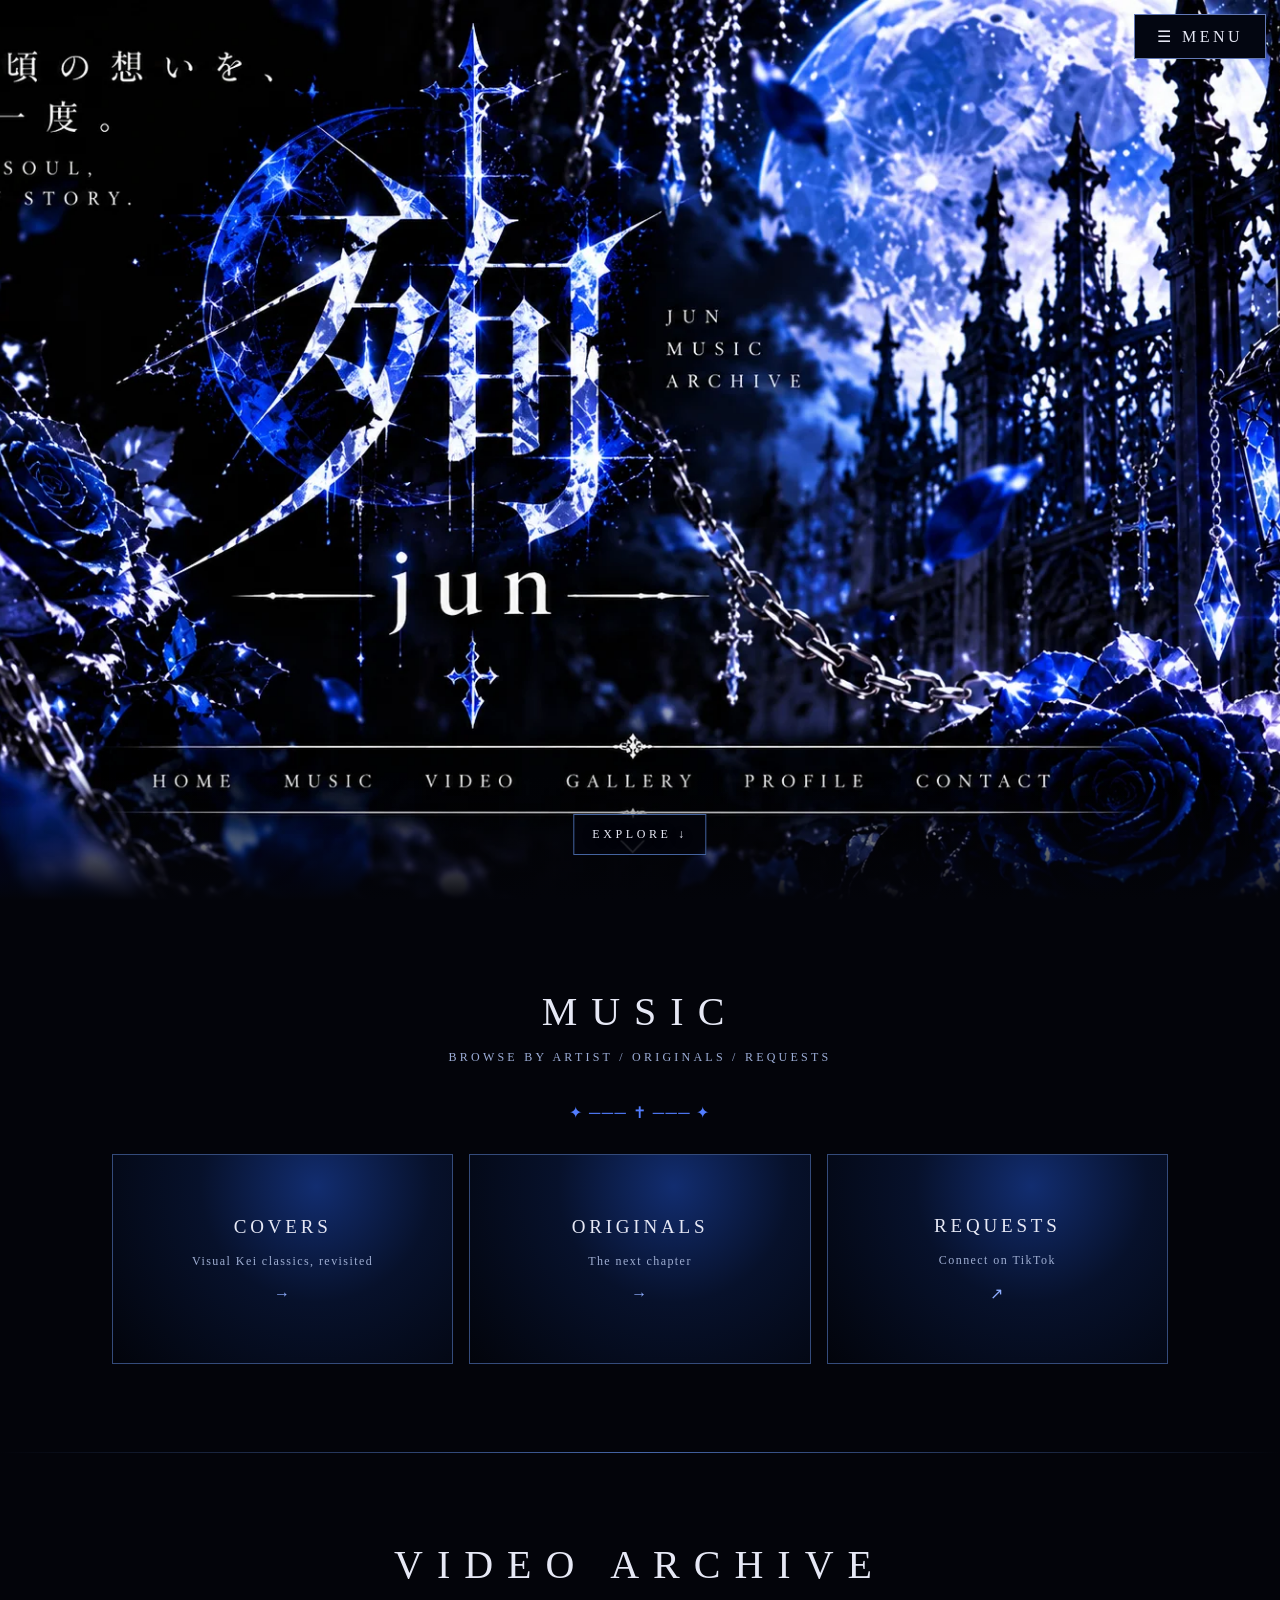
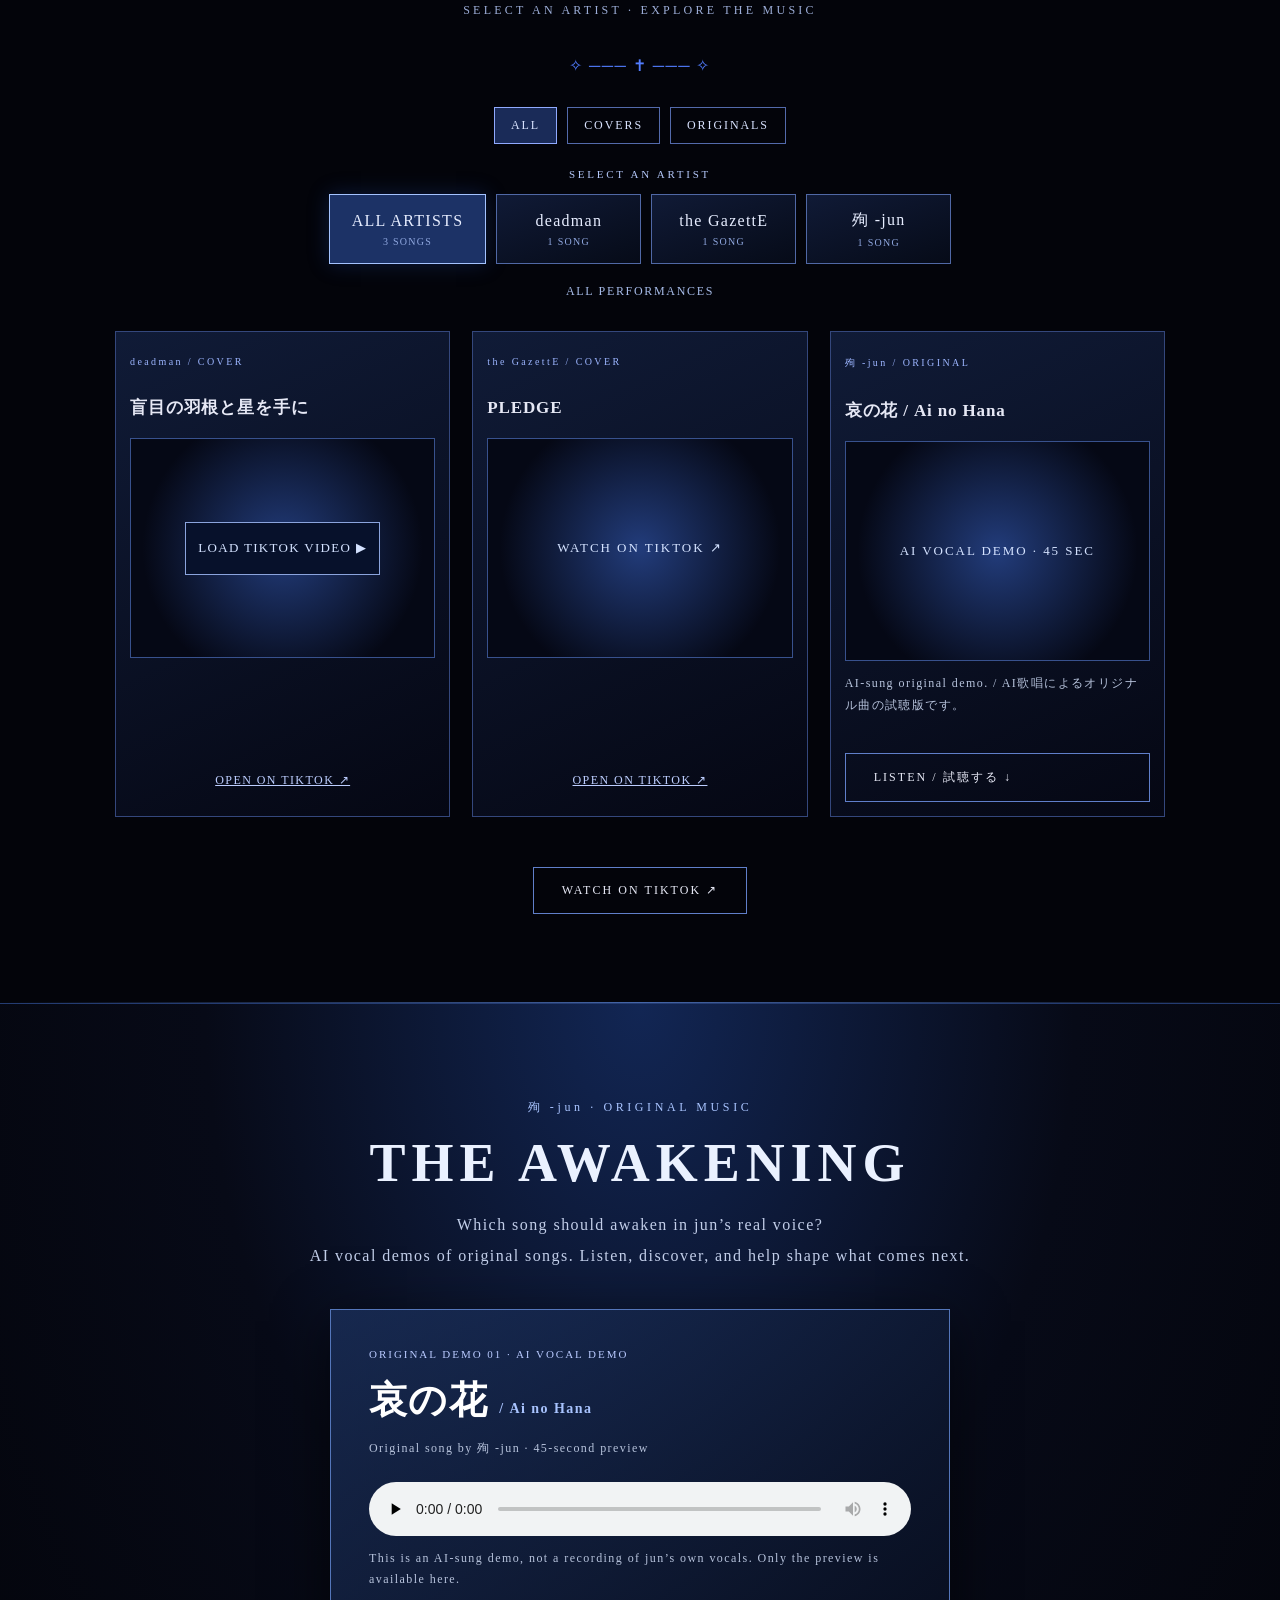
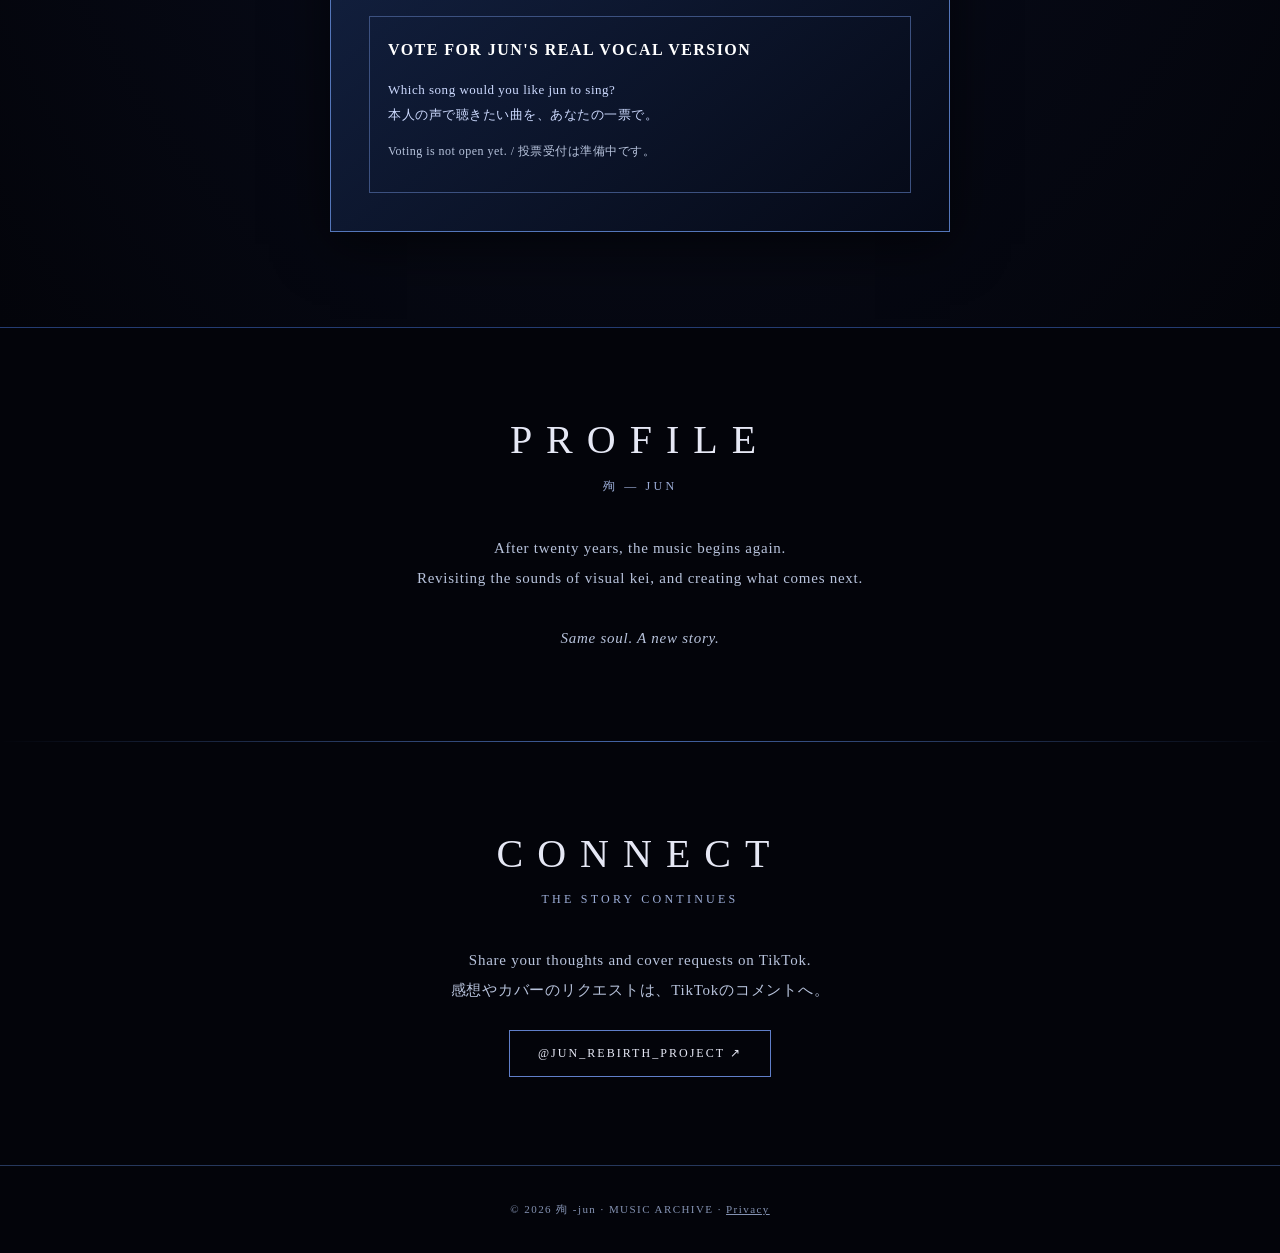
==== index.html @ 72b7e898 "Add files via upload" ====
<!DOCTYPE html>

<html lang="en"><head><meta charset="utf-8"/><meta content="width=device-width,initial-scale=1" name="viewport"/><meta content="#03040a" name="theme-color"/><meta name="description" content="殉 -jun のMusic Archive。Visual Keiカバーとオリジナル曲「哀の花」のAI歌唱デモを試聴。"/><title>殉 -jun | Music Archive</title><style>
:root{--blue:#346cff;--silver:#dce5ff}*{box-sizing:border-box}html{scroll-behavior:smooth}body{margin:0;background:#03040a;color:#e6e8f5;font-family:Georgia,'Times New Roman',serif;letter-spacing:.09em}a{color:inherit;text-decoration:none}button{font:inherit;color:inherit;cursor:pointer}.hero{height:min(100svh,900px);min-height:600px;position:relative;background:#01020a;overflow:hidden}.hero-image{position:absolute;inset:0;background-image:url("hero-1.webp");background-position:center;background-size:cover}.hero:after{content:'';position:absolute;bottom:0;left:0;right:0;height:14%;background:linear-gradient(transparent,#03040a);pointer-events:none}.nav{position:absolute;z-index:4;top:18px;right:22px}.menu-btn{background:#030611d9;border:1px solid #6379b6;padding:12px 17px;letter-spacing:.22em}.menu{display:none;position:absolute;right:0;top:52px;background:#030611f2;border:1px solid #5369a2;min-width:180px;box-shadow:0 12px 40px #000}.menu.open{display:grid}.menu a{padding:15px;border-bottom:1px solid #1b2847;font-size:12px}.menu a:hover,.card:hover{background:#0b1531}.scroll{position:absolute;z-index:3;bottom:5%;left:50%;transform:translateX(-50%);font-size:12px;letter-spacing:.3em;text-shadow:0 2px 10px #000;background:#02040caa;padding:12px 18px;border:1px solid #4564a0}.section{max-width:1100px;margin:auto;padding:88px 22px;text-align:center}.section h2{font-weight:400;letter-spacing:.35em;font-size:clamp(25px,4vw,40px);margin:0 0 15px}.subtitle{color:#9daed8;font-size:12px;letter-spacing:.27em;margin-bottom:38px}.ornament{color:#527dff;margin:15px auto 32px}.cards{display:grid;grid-template-columns:repeat(3,1fr);gap:16px}.card{min-height:210px;border:1px solid #344b7b;background:radial-gradient(circle at 60% 15%,#122d70 0,#07112b 43%,#02040b 100%);display:flex;flex-direction:column;justify-content:center;align-items:center;gap:16px;transition:.2s}.card b{font-size:19px;font-weight:400;letter-spacing:.2em}.card span{font-size:12px;color:#9faed2}.card i{font-style:normal;color:#8faeff}.divider{height:1px;background:linear-gradient(90deg,transparent,#4566a8,transparent)}.profile{max-width:650px;margin:auto;line-height:2;color:#b8c3dc;font-size:15px;letter-spacing:.05em}.link{display:inline-block;margin-top:25px;border:1px solid #607fca;padding:15px 28px;font-size:12px;letter-spacing:.17em}.link:hover{background:#0c1d46}footer{padding:36px 20px;text-align:center;color:#8492b2;font-size:11px;border-top:1px solid #26385c} @media(max-width:650px){.hero{height:auto;min-height:0;aspect-ratio:1024/878;max-height:none}.hero-image{background-image:url("hero-2.webp");background-position:center;background-size:100% 100%}.nav{top:8px;right:8px}.menu-btn{padding:8px 10px;font-size:11px;background:#02050ddc}.scroll{bottom:1%;padding:8px 12px;font-size:10px}.section{padding:66px 18px}.cards{grid-template-columns:1fr}.card{min-height:155px}}
.short-preview{height:220px;display:flex;align-items:center;justify-content:center;text-align:center;letter-spacing:.15em;color:#d4e2ff;background:radial-gradient(circle at center,#223c7b,#050815 75%);border:1px solid #38518d;padding:25px;font-size:13px}
#awakening{padding:95px 20px;background:radial-gradient(ellipse at 50% 0%,#122654 0%,#070a17 48%,#03040a 100%);text-align:center;border-top:1px solid #243c72;border-bottom:1px solid #243c72}
.aw-inner{max-width:760px;margin:auto}.aw-eyebrow{color:#a9c4ff;font-size:12px;letter-spacing:.3em}.aw-title{font-family:Georgia,serif;color:#eaf1ff;font-size:clamp(30px,6vw,54px);letter-spacing:.11em;margin:16px 0}.aw-sub{color:#c2cee9;line-height:1.9}.aw-card{margin:38px auto 0;padding:clamp(20px,5vw,38px);background:linear-gradient(140deg,rgba(30,54,103,.65),rgba(5,9,22,.94));border:1px solid #5476ba;box-shadow:0 12px 50px #0009;text-align:left;max-width:620px}.aw-tag{color:#b9caff;font-size:11px;letter-spacing:.18em}.aw-song{font-size:clamp(26px,6vw,38px);font-family:serif;color:white;margin:15px 0 8px}.aw-card audio{display:block;width:100%;margin:22px 0 10px;accent-color:#709bff}.aw-note{font-size:12px;color:#b7c3dc;line-height:1.8}.aw-vote{margin:25px 0 0;padding:18px;border:1px solid #3c5180;color:#cddaff;font-size:13px;line-height:1.9}.aw-vote strong{display:block;color:white;font-size:16px;letter-spacing:.09em}.aw-link{color:#bcd3ff;text-decoration:underline}
</style><style>
.filters{display:flex;gap:10px;justify-content:center;flex-wrap:wrap;margin:24px auto}.filter,.manage-link{background:transparent;border:1px solid #536aab;color:#d9e3ff;padding:10px 16px;letter-spacing:.16em;font-size:12px}.filter.active{background:#1a2b58;border-color:#90aaff}.video-grid{display:grid;grid-template-columns:repeat(auto-fit,minmax(min(100%,270px),1fr));gap:22px;max-width:1050px;margin:25px auto}.video-card{border:1px solid #34477c;background:linear-gradient(155deg,#101b37,#050713);padding:14px;text-align:left;min-width:0}.video-card h3{font-size:17px;letter-spacing:.05em;overflow-wrap:anywhere}.video-card .kind{font-size:10px;color:#9cb5ff;letter-spacing:.24em}.video-card iframe{display:block;width:100%;height:490px;max-height:70vh;border:0;background:#080a14}.video-card .watch{display:block;margin-top:12px;text-align:center;color:#bdceff;text-decoration:underline;font-size:12px}.empty{color:#aeb8d5;line-height:2;margin:40px auto;max-width:500px}.manage-link{padding:4px 8px;cursor:pointer}.footer-sep{opacity:.5}#editor{width:min(92vw,620px);max-height:85vh;overflow:auto;border:1px solid #647dca;background:#070c1d;color:#e6ebff;padding:0;box-shadow:0 0 70px #102c88}#editor::backdrop{background:#000c}.editor-inner{padding:24px}.editor-head{display:flex;justify-content:space-between;align-items:center;gap:12px}.editor-head h2{font-size:20px}.editor-head button{font-size:24px;background:transparent;border:0;color:white}.editor-note{font-size:13px;line-height:1.7;color:#b5c4ed}#video-form{display:grid;gap:14px;margin:25px 0}#video-form label{display:grid;gap:6px;font-size:12px}#video-form input,#video-form select{width:100%;min-width:0;padding:13px;background:#0e1730;border:1px solid #4b609a;color:#fff;font-size:16px}.primary,.editor-actions button,.import-label{border:1px solid #6d8fea;background:#14275a;color:white;padding:13px;cursor:pointer;letter-spacing:.06em}.editor-actions{display:flex;flex-wrap:wrap;gap:10px;margin-top:22px}.manage-row{display:flex;justify-content:space-between;align-items:center;gap:12px;padding:12px 0;border-bottom:1px solid #25385e;font-size:13px;overflow-wrap:anywhere}.manage-row button{background:#351725;border:1px solid #89465e;color:#fff;padding:8px}.import-label{font-size:13px}#editor-status{font-size:12px;color:#b2c7ff}@media(max-width:600px){.video-card iframe{height:470px}.editor-inner{padding:18px}.filters{gap:5px}.filter{padding:9px 11px}}
.short-preview{height:220px;display:flex;align-items:center;justify-content:center;text-align:center;letter-spacing:.15em;color:#d4e2ff;background:radial-gradient(circle at center,#223c7b,#050815 75%);border:1px solid #38518d;padding:25px;font-size:13px}
.artist-browser{max-width:1050px;margin:20px auto 32px}.artist-label{color:#b4c8fa;font-size:11px;letter-spacing:.25em;margin-bottom:14px}.artist-options{display:flex;flex-wrap:wrap;justify-content:center;gap:10px}.artist-choice{cursor:pointer;border:1px solid #5068a5;background:linear-gradient(160deg,#101a36,#060b18);color:#e7edff;padding:15px 22px;min-width:145px;font:inherit;letter-spacing:.08em;transition:background .2s,border-color .2s}.artist-choice.active,.artist-choice:focus-visible{background:#1c3266;border-color:#a4c3ff;box-shadow:0 0 20px #234ba54d}.artist-choice small{display:block;color:#91a9e1;font-size:10px;margin-top:6px}.artist-current{color:#a7bce9;font-size:12px;letter-spacing:.14em;margin:20px 0 0}@media(max-width:600px){.artist-options{display:grid;grid-template-columns:1fr 1fr}.artist-choice{min-width:0;padding:14px 8px;font-size:13px}}
</style><link rel="stylesheet" href="improvements.css"/></head><body><a class="skip-link" href="#music">Skip to music</a><header class="hero" id="home"><h1 class="sr-only">殉 -jun | Music Archive</h1><div aria-label="Gothic blue moon, silver kanji logo 殉, blue roses and cathedral ornamentation" class="hero-image" role="img"></div><nav class="nav"><button aria-expanded="false" class="menu-btn" id="toggle">☰ MENU</button><div class="menu" id="menu"><a href="#home">HOME</a><a href="#music">MUSIC</a><a href="#videos">VIDEO ARCHIVE</a><a href="#profile">PROFILE</a><a href="#awakening">THE AWAKENING</a><a href="#contact">CONNECT</a></div></nav><a class="scroll" href="#music">EXPLORE ↓</a></header><main><section class="section" id="music"><h2>MUSIC</h2><p class="subtitle">BROWSE BY ARTIST / ORIGINALS / REQUESTS</p><div class="ornament">✦ ─── ✝ ─── ✦</div><div class="cards"><a class="card" href="#videos" data-category-link="cover"><b>COVERS</b><span>Visual Kei classics, revisited</span><i>→</i></a><a class="card" href="#awakening"><b>ORIGINALS</b><span>The next chapter</span><i>→</i></a><a class="card" href="https://www.tiktok.com/@jun_rebirth_project" rel="noopener" target="_blank"><b>REQUESTS</b><span>Connect on TikTok</span><i>↗</i></a></div></section><div class="divider"></div><section class="section" id="videos"><h2>VIDEO ARCHIVE</h2><p class="subtitle">SELECT AN ARTIST · EXPLORE THE MUSIC</p><div class="ornament">✧ ─── ✝ ─── ✧</div><div class="filters"><button class="filter active" data-filter="all">ALL</button><button class="filter" data-filter="cover">COVERS</button><button class="filter" data-filter="original">ORIGINALS</button></div><div class="artist-browser" id="artist-browser"><p class="artist-label">SELECT AN ARTIST</p><div class="artist-options" id="artist-options"></div><p aria-live="polite" class="artist-current" id="artist-current"></p></div><div class="video-grid" id="video-grid"></div><div class="empty" id="empty">More performances are coming.<br/>Follow the latest performances on TikTok.</div><a class="link" href="https://www.tiktok.com/@jun_rebirth_project" rel="noopener" target="_blank">WATCH ON TIKTOK ↗</a></section><div class="divider"></div><section id="awakening"><div class="aw-inner"><div class="aw-eyebrow">殉 -jun · ORIGINAL MUSIC</div><h2 class="aw-title">THE AWAKENING</h2><p class="aw-sub">Which song should awaken in jun’s real voice?<br/>AI vocal demos of original songs. Listen, discover, and help shape what comes next.</p><article class="aw-card"><div class="aw-tag">ORIGINAL DEMO 01 · AI VOCAL DEMO</div><h3 class="aw-song">哀の花 <span style="font-size:14px;color:#a9c4ff">/ Ai no Hana</span></h3><p class="aw-note">Original song by 殉 -jun · 45-second preview</p><audio aria-label="哀の花 AI vocal demo preview" controls="" preload="none"><source src="ai-no-hana-preview.mp3" type="audio/mpeg"/>Your browser does not support audio playback.</audio><p class="aw-note">This is an AI-sung demo, not a recording of jun’s own vocals. Only the preview is available here.</p><div class="aw-vote"><strong>VOTE FOR JUN'S REAL VOCAL VERSION</strong><p>Which song would you like jun to sing?<br/><span lang="ja">本人の声で聴きたい曲を、あなたの一票で。</span></p><a id="vote-link" class="link" hidden target="_blank" rel="noopener noreferrer">VOTE ↗</a><p id="vote-status" class="aw-note">Voting is not open yet. / 投票受付は準備中です。</p></div></article></div></section><section class="section" id="profile"><h2>PROFILE</h2><p class="subtitle">殉 — JUN</p><p class="profile">After twenty years, the music begins again.<br/>Revisiting the sounds of visual kei, and creating what comes next.<br/><br/><em>Same soul. A new story.</em></p></section><div class="divider"></div><section class="section" id="contact"><h2>CONNECT</h2><p class="subtitle">THE STORY CONTINUES</p><p class="profile">Share your thoughts and cover requests on TikTok.<br/><span lang="ja">感想やカバーのリクエストは、TikTokのコメントへ。</span></p><a id="community-link" class="link" hidden target="_blank" rel="noopener noreferrer">FAN COMMUNITY ↗</a><a class="link" href="https://www.tiktok.com/@jun_rebirth_project" rel="noopener" target="_blank">@JUN_REBIRTH_PROJECT ↗</a></section></main><footer>© 2026 殉 -jun · MUSIC ARCHIVE · <a href="privacy.html">Privacy</a></footer><script src="site.js" defer></script></body></html>
---- improvements.css ----
[hidden]{display:none!important}
.sr-only{position:absolute;width:1px;height:1px;padding:0;margin:-1px;overflow:hidden;clip:rect(0,0,0,0);white-space:nowrap;border:0}
.skip-link{position:absolute;top:8px;left:8px;z-index:20;padding:12px;background:#080d20;transform:translateY(-160%)}
.skip-link:focus{transform:translateY(0)}
:focus-visible{outline:2px solid #b4d4ff;outline-offset:5px}
.nav{top:14px;right:14px}
.menu-btn{min-height:44px;min-width:132px;background:#030611;border:1px solid #6379b6}
.menu a{min-height:44px}
.load-video{padding:15px 12px;border:1px solid #8ba4dd;background:#07112b;line-height:1.6;letter-spacing:.1em}
.watch{padding:12px 4px;line-height:1.7}
.video-card{display:flex;flex-direction:column}
.video-card .watch{margin-top:auto}
.video-card .short-preview{flex-shrink:0}
.video-card h3{line-height:1.6}
.aw-vote p{letter-spacing:.04em}
footer a{text-decoration:underline}
@media(max-width:650px){.nav{top:8px;right:8px}.menu-btn{min-width:122px;font-size:11px}.section h2{letter-spacing:.15em}.aw-title{letter-spacing:.06em}}
@media(prefers-reduced-motion:reduce){html{scroll-behavior:auto}*{transition:none!important}}
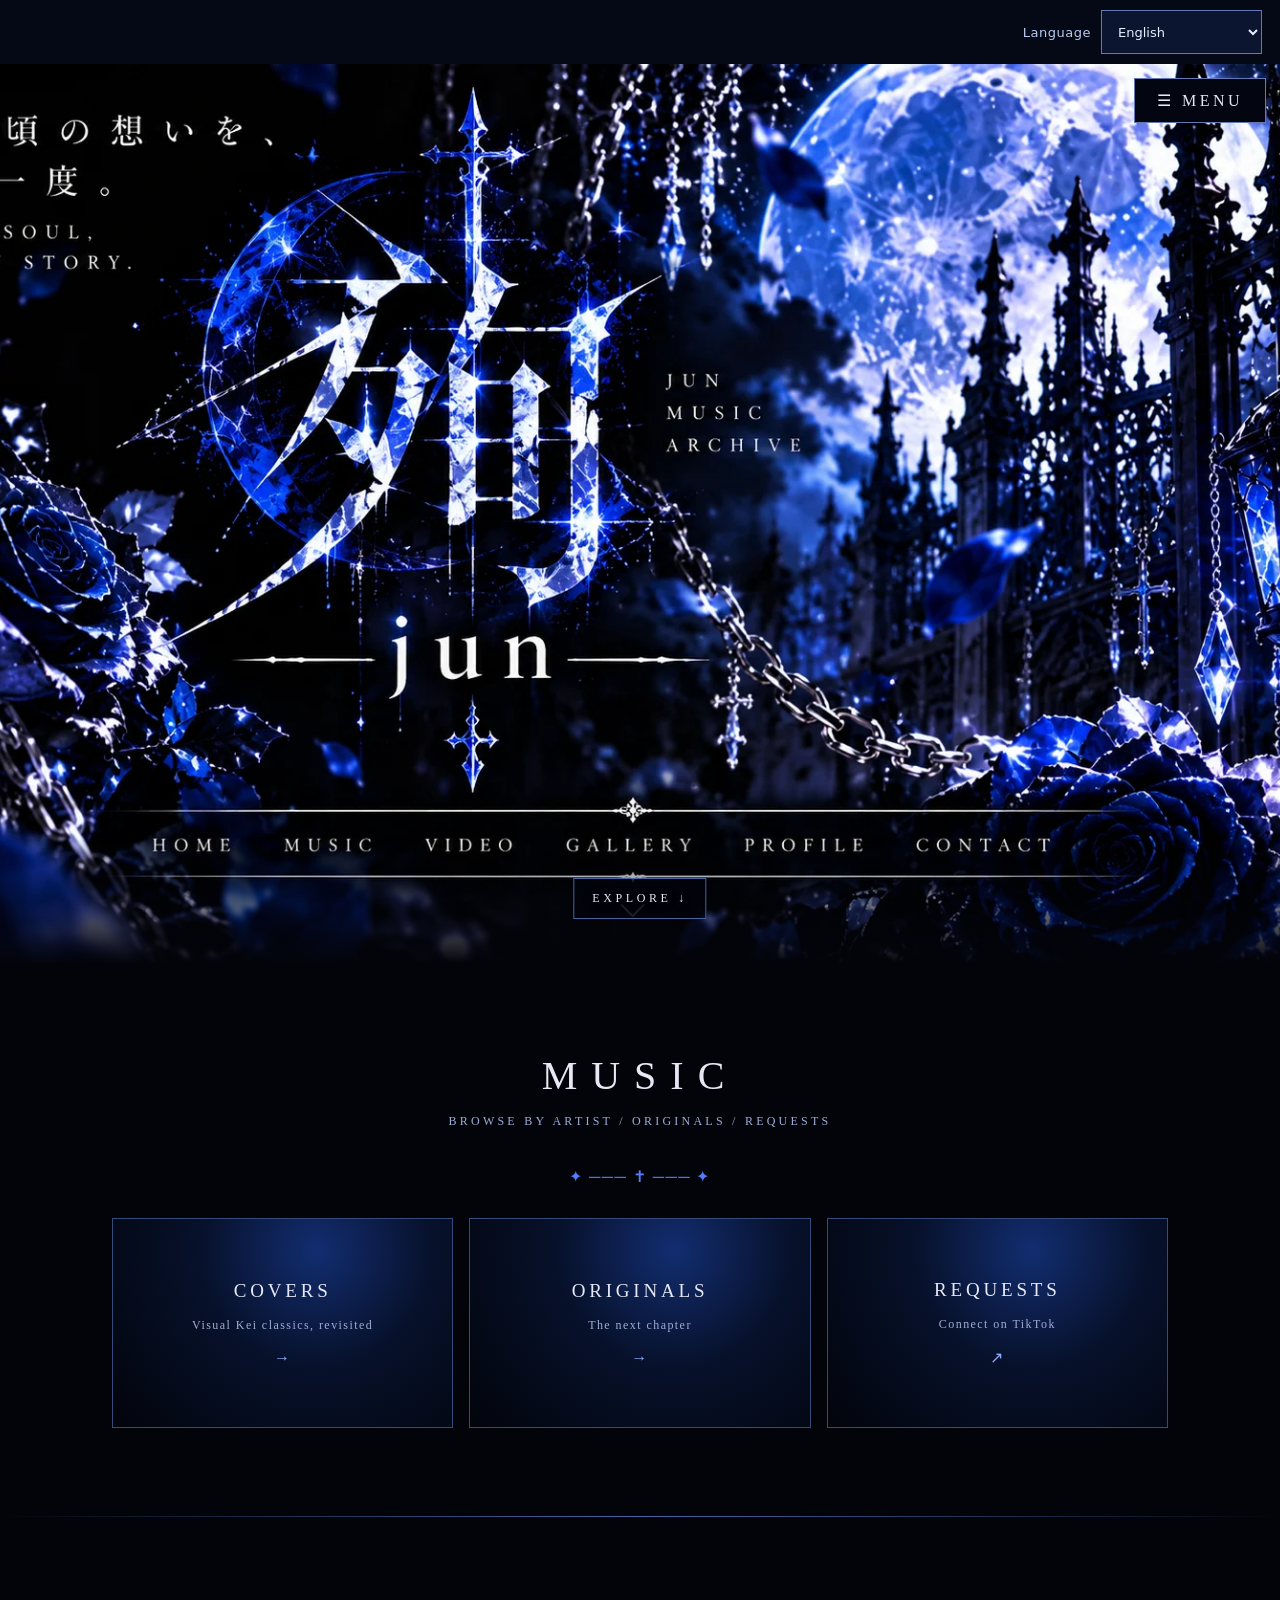
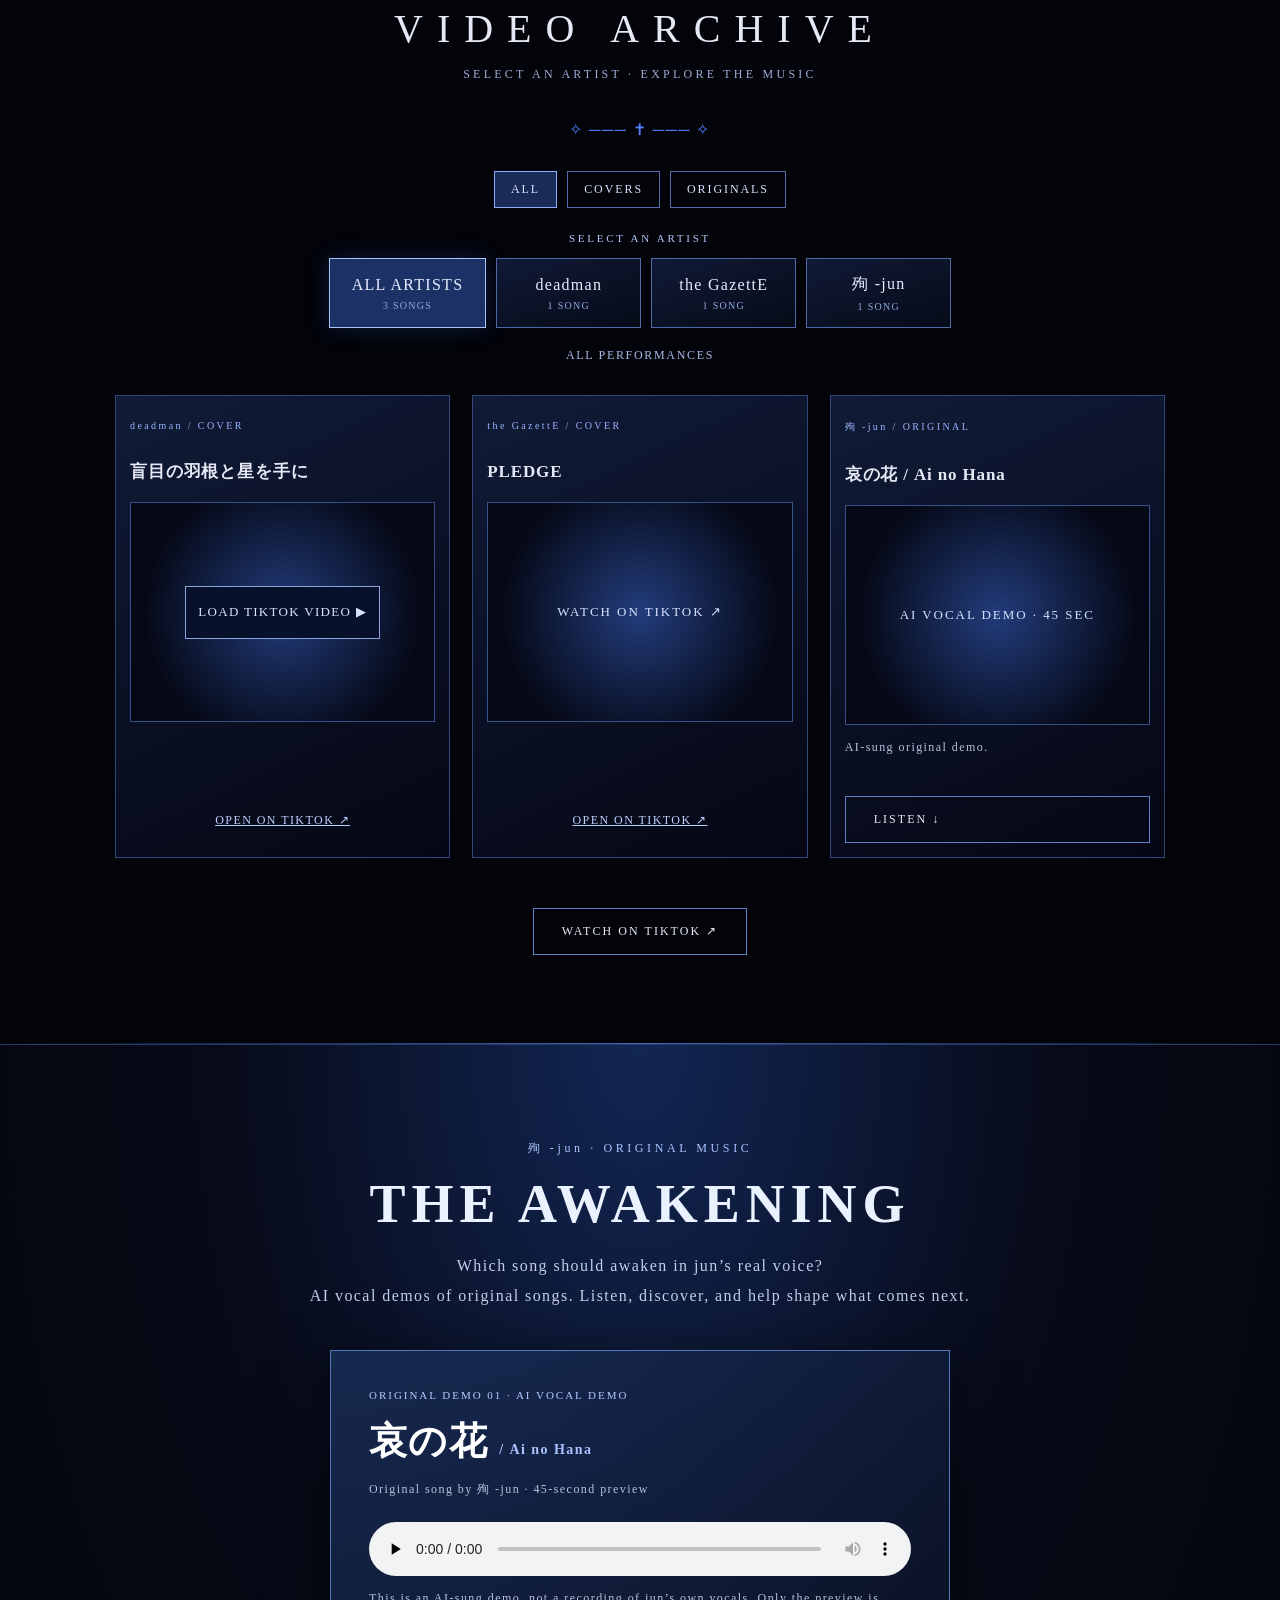
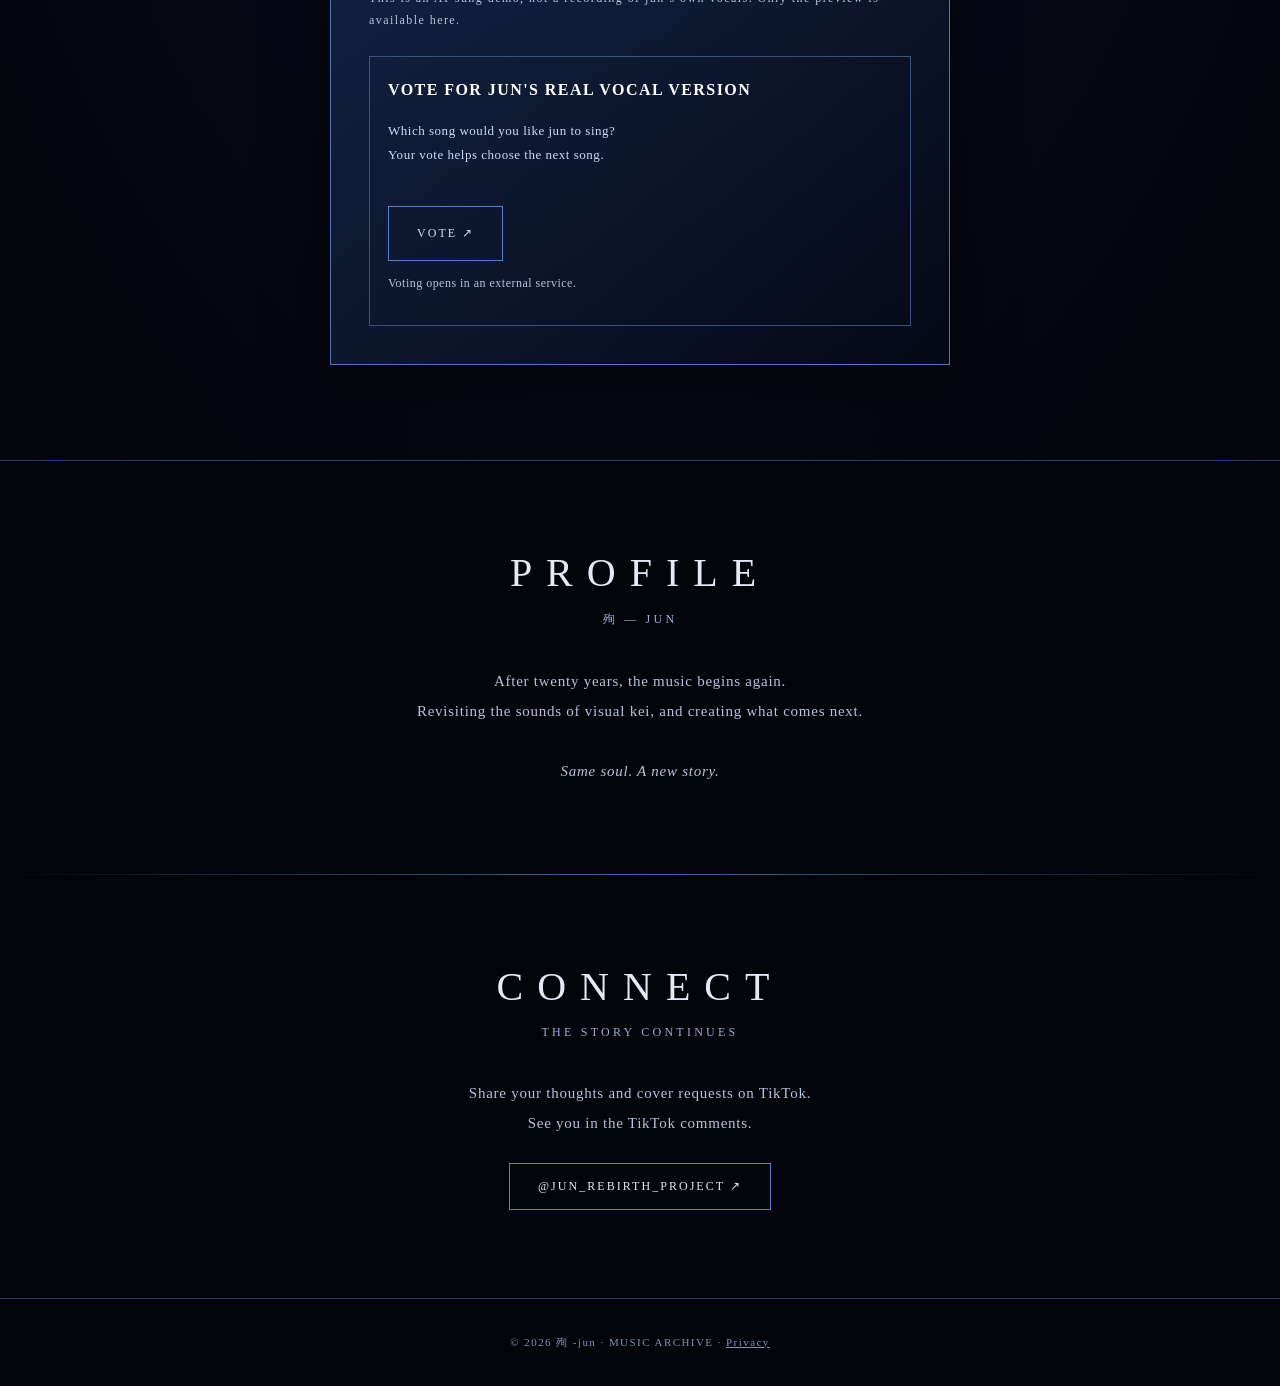
==== commit 470db50d: "Update index.html" ====
--- a/index.html
+++ b/index.html
@@ -9,4 +9,4 @@
 .filters{display:flex;gap:10px;justify-content:center;flex-wrap:wrap;margin:24px auto}.filter,.manage-link{background:transparent;border:1px solid #536aab;color:#d9e3ff;padding:10px 16px;letter-spacing:.16em;font-size:12px}.filter.active{background:#1a2b58;border-color:#90aaff}.video-grid{display:grid;grid-template-columns:repeat(auto-fit,minmax(min(100%,270px),1fr));gap:22px;max-width:1050px;margin:25px auto}.video-card{border:1px solid #34477c;background:linear-gradient(155deg,#101b37,#050713);padding:14px;text-align:left;min-width:0}.video-card h3{font-size:17px;letter-spacing:.05em;overflow-wrap:anywhere}.video-card .kind{font-size:10px;color:#9cb5ff;letter-spacing:.24em}.video-card iframe{display:block;width:100%;height:490px;max-height:70vh;border:0;background:#080a14}.video-card .watch{display:block;margin-top:12px;text-align:center;color:#bdceff;text-decoration:underline;font-size:12px}.empty{color:#aeb8d5;line-height:2;margin:40px auto;max-width:500px}.manage-link{padding:4px 8px;cursor:pointer}.footer-sep{opacity:.5}#editor{width:min(92vw,620px);max-height:85vh;overflow:auto;border:1px solid #647dca;background:#070c1d;color:#e6ebff;padding:0;box-shadow:0 0 70px #102c88}#editor::backdrop{background:#000c}.editor-inner{padding:24px}.editor-head{display:flex;justify-content:space-between;align-items:center;gap:12px}.editor-head h2{font-size:20px}.editor-head button{font-size:24px;background:transparent;border:0;color:white}.editor-note{font-size:13px;line-height:1.7;color:#b5c4ed}#video-form{display:grid;gap:14px;margin:25px 0}#video-form label{display:grid;gap:6px;font-size:12px}#video-form input,#video-form select{width:100%;min-width:0;padding:13px;background:#0e1730;border:1px solid #4b609a;color:#fff;font-size:16px}.primary,.editor-actions button,.import-label{border:1px solid #6d8fea;background:#14275a;color:white;padding:13px;cursor:pointer;letter-spacing:.06em}.editor-actions{display:flex;flex-wrap:wrap;gap:10px;margin-top:22px}.manage-row{display:flex;justify-content:space-between;align-items:center;gap:12px;padding:12px 0;border-bottom:1px solid #25385e;font-size:13px;overflow-wrap:anywhere}.manage-row button{background:#351725;border:1px solid #89465e;color:#fff;padding:8px}.import-label{font-size:13px}#editor-status{font-size:12px;color:#b2c7ff}@media(max-width:600px){.video-card iframe{height:470px}.editor-inner{padding:18px}.filters{gap:5px}.filter{padding:9px 11px}}
 .short-preview{height:220px;display:flex;align-items:center;justify-content:center;text-align:center;letter-spacing:.15em;color:#d4e2ff;background:radial-gradient(circle at center,#223c7b,#050815 75%);border:1px solid #38518d;padding:25px;font-size:13px}
 .artist-browser{max-width:1050px;margin:20px auto 32px}.artist-label{color:#b4c8fa;font-size:11px;letter-spacing:.25em;margin-bottom:14px}.artist-options{display:flex;flex-wrap:wrap;justify-content:center;gap:10px}.artist-choice{cursor:pointer;border:1px solid #5068a5;background:linear-gradient(160deg,#101a36,#060b18);color:#e7edff;padding:15px 22px;min-width:145px;font:inherit;letter-spacing:.08em;transition:background .2s,border-color .2s}.artist-choice.active,.artist-choice:focus-visible{background:#1c3266;border-color:#a4c3ff;box-shadow:0 0 20px #234ba54d}.artist-choice small{display:block;color:#91a9e1;font-size:10px;margin-top:6px}.artist-current{color:#a7bce9;font-size:12px;letter-spacing:.14em;margin:20px 0 0}@media(max-width:600px){.artist-options{display:grid;grid-template-columns:1fr 1fr}.artist-choice{min-width:0;padding:14px 8px;font-size:13px}}
-</style><link rel="stylesheet" href="improvements.css"/></head><body><a class="skip-link" href="#music">Skip to music</a><header class="hero" id="home"><h1 class="sr-only">殉 -jun | Music Archive</h1><div aria-label="Gothic blue moon, silver kanji logo 殉, blue roses and cathedral ornamentation" class="hero-image" role="img"></div><nav class="nav"><button aria-expanded="false" class="menu-btn" id="toggle">☰ MENU</button><div class="menu" id="menu"><a href="#home">HOME</a><a href="#music">MUSIC</a><a href="#videos">VIDEO ARCHIVE</a><a href="#profile">PROFILE</a><a href="#awakening">THE AWAKENING</a><a href="#contact">CONNECT</a></div></nav><a class="scroll" href="#music">EXPLORE ↓</a></header><main><section class="section" id="music"><h2>MUSIC</h2><p class="subtitle">BROWSE BY ARTIST / ORIGINALS / REQUESTS</p><div class="ornament">✦ ─── ✝ ─── ✦</div><div class="cards"><a class="card" href="#videos" data-category-link="cover"><b>COVERS</b><span>Visual Kei classics, revisited</span><i>→</i></a><a class="card" href="#awakening"><b>ORIGINALS</b><span>The next chapter</span><i>→</i></a><a class="card" href="https://www.tiktok.com/@jun_rebirth_project" rel="noopener" target="_blank"><b>REQUESTS</b><span>Connect on TikTok</span><i>↗</i></a></div></section><div class="divider"></div><section class="section" id="videos"><h2>VIDEO ARCHIVE</h2><p class="subtitle">SELECT AN ARTIST · EXPLORE THE MUSIC</p><div class="ornament">✧ ─── ✝ ─── ✧</div><div class="filters"><button class="filter active" data-filter="all">ALL</button><button class="filter" data-filter="cover">COVERS</button><button class="filter" data-filter="original">ORIGINALS</button></div><div class="artist-browser" id="artist-browser"><p class="artist-label">SELECT AN ARTIST</p><div class="artist-options" id="artist-options"></div><p aria-live="polite" class="artist-current" id="artist-current"></p></div><div class="video-grid" id="video-grid"></div><div class="empty" id="empty">More performances are coming.<br/>Follow the latest performances on TikTok.</div><a class="link" href="https://www.tiktok.com/@jun_rebirth_project" rel="noopener" target="_blank">WATCH ON TIKTOK ↗</a></section><div class="divider"></div><section id="awakening"><div class="aw-inner"><div class="aw-eyebrow">殉 -jun · ORIGINAL MUSIC</div><h2 class="aw-title">THE AWAKENING</h2><p class="aw-sub">Which song should awaken in jun’s real voice?<br/>AI vocal demos of original songs. Listen, discover, and help shape what comes next.</p><article class="aw-card"><div class="aw-tag">ORIGINAL DEMO 01 · AI VOCAL DEMO</div><h3 class="aw-song">哀の花 <span style="font-size:14px;color:#a9c4ff">/ Ai no Hana</span></h3><p class="aw-note">Original song by 殉 -jun · 45-second preview</p><audio aria-label="哀の花 AI vocal demo preview" controls="" preload="none"><source src="ai-no-hana-preview.mp3" type="audio/mpeg"/>Your browser does not support audio playback.</audio><p class="aw-note">This is an AI-sung demo, not a recording of jun’s own vocals. Only the preview is available here.</p><div class="aw-vote"><strong>VOTE FOR JUN'S REAL VOCAL VERSION</strong><p>Which song would you like jun to sing?<br/><span lang="ja">本人の声で聴きたい曲を、あなたの一票で。</span></p><a id="vote-link" class="link" hidden target="_blank" rel="noopener noreferrer">VOTE ↗</a><p id="vote-status" class="aw-note">Voting is not open yet. / 投票受付は準備中です。</p></div></article></div></section><section class="section" id="profile"><h2>PROFILE</h2><p class="subtitle">殉 — JUN</p><p class="profile">After twenty years, the music begins again.<br/>Revisiting the sounds of visual kei, and creating what comes next.<br/><br/><em>Same soul. A new story.</em></p></section><div class="divider"></div><section class="section" id="contact"><h2>CONNECT</h2><p class="subtitle">THE STORY CONTINUES</p><p class="profile">Share your thoughts and cover requests on TikTok.<br/><span lang="ja">感想やカバーのリクエストは、TikTokのコメントへ。</span></p><a id="community-link" class="link" hidden target="_blank" rel="noopener noreferrer">FAN COMMUNITY ↗</a><a class="link" href="https://www.tiktok.com/@jun_rebirth_project" rel="noopener" target="_blank">@JUN_REBIRTH_PROJECT ↗</a></section></main><footer>© 2026 殉 -jun · MUSIC ARCHIVE · <a href="privacy.html">Privacy</a></footer><script src="site.js" defer></script></body></html>+</style><link rel="stylesheet" href="improvements.css"/></head><body><a class="skip-link" href="#music">Skip to music</a><header class="hero" id="home"><h1 class="sr-only">殉 -jun | Music Archive</h1><div aria-label="Gothic blue moon, silver kanji logo 殉, blue roses and cathedral ornamentation" class="hero-image" role="img"></div><nav class="nav"><button aria-expanded="false" class="menu-btn" id="toggle">☰ MENU</button><div class="menu" id="menu"><a href="#home">HOME</a><a href="#music">MUSIC</a><a href="#videos">VIDEO ARCHIVE</a><a href="#profile">PROFILE</a><a href="#awakening">THE AWAKENING</a><a href="#contact">CONNECT</a></div></nav><a class="scroll" href="#music">EXPLORE ↓</a></header><main><section class="section" id="music"><h2>MUSIC</h2><p class="subtitle">BROWSE BY ARTIST / ORIGINALS / REQUESTS</p><div class="ornament">✦ ─── ✝ ─── ✦</div><div class="cards"><a class="card" href="#videos" data-category-link="cover"><b>COVERS</b><span>Visual Kei classics, revisited</span><i>→</i></a><a class="card" href="#awakening"><b>ORIGINALS</b><span>The next chapter</span><i>→</i></a><a class="card" href="https://www.tiktok.com/@jun_rebirth_project" rel="noopener" target="_blank"><b>REQUESTS</b><span>Connect on TikTok</span><i>↗</i></a></div></section><div class="divider"></div><section class="section" id="videos"><h2>VIDEO ARCHIVE</h2><p class="subtitle">SELECT AN ARTIST · EXPLORE THE MUSIC</p><div class="ornament">✧ ─── ✝ ─── ✧</div><div class="filters"><button class="filter active" data-filter="all">ALL</button><button class="filter" data-filter="cover">COVERS</button><button class="filter" data-filter="original">ORIGINALS</button></div><div class="artist-browser" id="artist-browser"><p class="artist-label">SELECT AN ARTIST</p><div class="artist-options" id="artist-options"></div><p aria-live="polite" class="artist-current" id="artist-current"></p></div><div class="video-grid" id="video-grid"></div><div class="empty" id="empty">More performances are coming.<br/>Follow the latest performances on TikTok.</div><a class="link" href="https://www.tiktok.com/@jun_rebirth_project" rel="noopener" target="_blank">WATCH ON TIKTOK ↗</a></section><div class="divider"></div><section id="awakening"><div class="aw-inner"><div class="aw-eyebrow">殉 -jun · ORIGINAL MUSIC</div><h2 class="aw-title">THE AWAKENING</h2><p class="aw-sub">Which song should awaken in jun’s real voice?<br/>AI vocal demos of original songs. Listen, discover, and help shape what comes next.</p><article class="aw-card"><div class="aw-tag">ORIGINAL DEMO 01 · AI VOCAL DEMO</div><h3 class="aw-song">哀の花 <span style="font-size:14px;color:#a9c4ff">/ Ai no Hana</span></h3><p class="aw-note">Original song by 殉 -jun · 45-second preview</p><audio aria-label="哀の花 AI vocal demo preview" controls="" preload="none"><source src="ai-no-hana-preview.mp3" type="audio/mpeg"/>Your browser does not support audio playback.</audio><p class="aw-note">This is an AI-sung demo, not a recording of jun’s own vocals. Only the preview is available here.</p><div class="aw-vote"><strong>VOTE FOR JUN'S REAL VOCAL VERSION</strong><p>Which song would you like jun to sing?<br/><span lang="ja">本人の声で聴きたい曲を、あなたの一票で。</span></p><a id="vote-link" class="link" hidden target="_blank" rel="noopener noreferrer">VOTE ↗</a><p id="vote-status" class="aw-note">Voting is not open yet. / 投票受付は準備中です。</p></div></article></div></section><section class="section" id="profile"><h2>PROFILE</h2><p class="subtitle">殉 — JUN</p><p class="profile">After twenty years, the music begins again.<br/>Revisiting the sounds of visual kei, and creating what comes next.<br/><br/><em>Same soul. A new story.</em></p></section><div class="divider"></div><section class="section" id="contact"><h2>CONNECT</h2><p class="subtitle">THE STORY CONTINUES</p><p class="profile">Share your thoughts and cover requests on TikTok.<br/><span lang="ja">感想やカバーのリクエストは、TikTokのコメントへ。</span></p><a id="community-link" class="link" hidden target="_blank" rel="noopener noreferrer">FAN COMMUNITY ↗</a><a class="link" href="https://www.tiktok.com/@jun_rebirth_project" rel="noopener" target="_blank">@JUN_REBIRTH_PROJECT ↗</a></section></main><footer>© 2026 殉 -jun · MUSIC ARCHIVE · <a href="privacy.html">Privacy</a></footer><script src="site.js?v=20261031-i18n" defer></script></body></html>
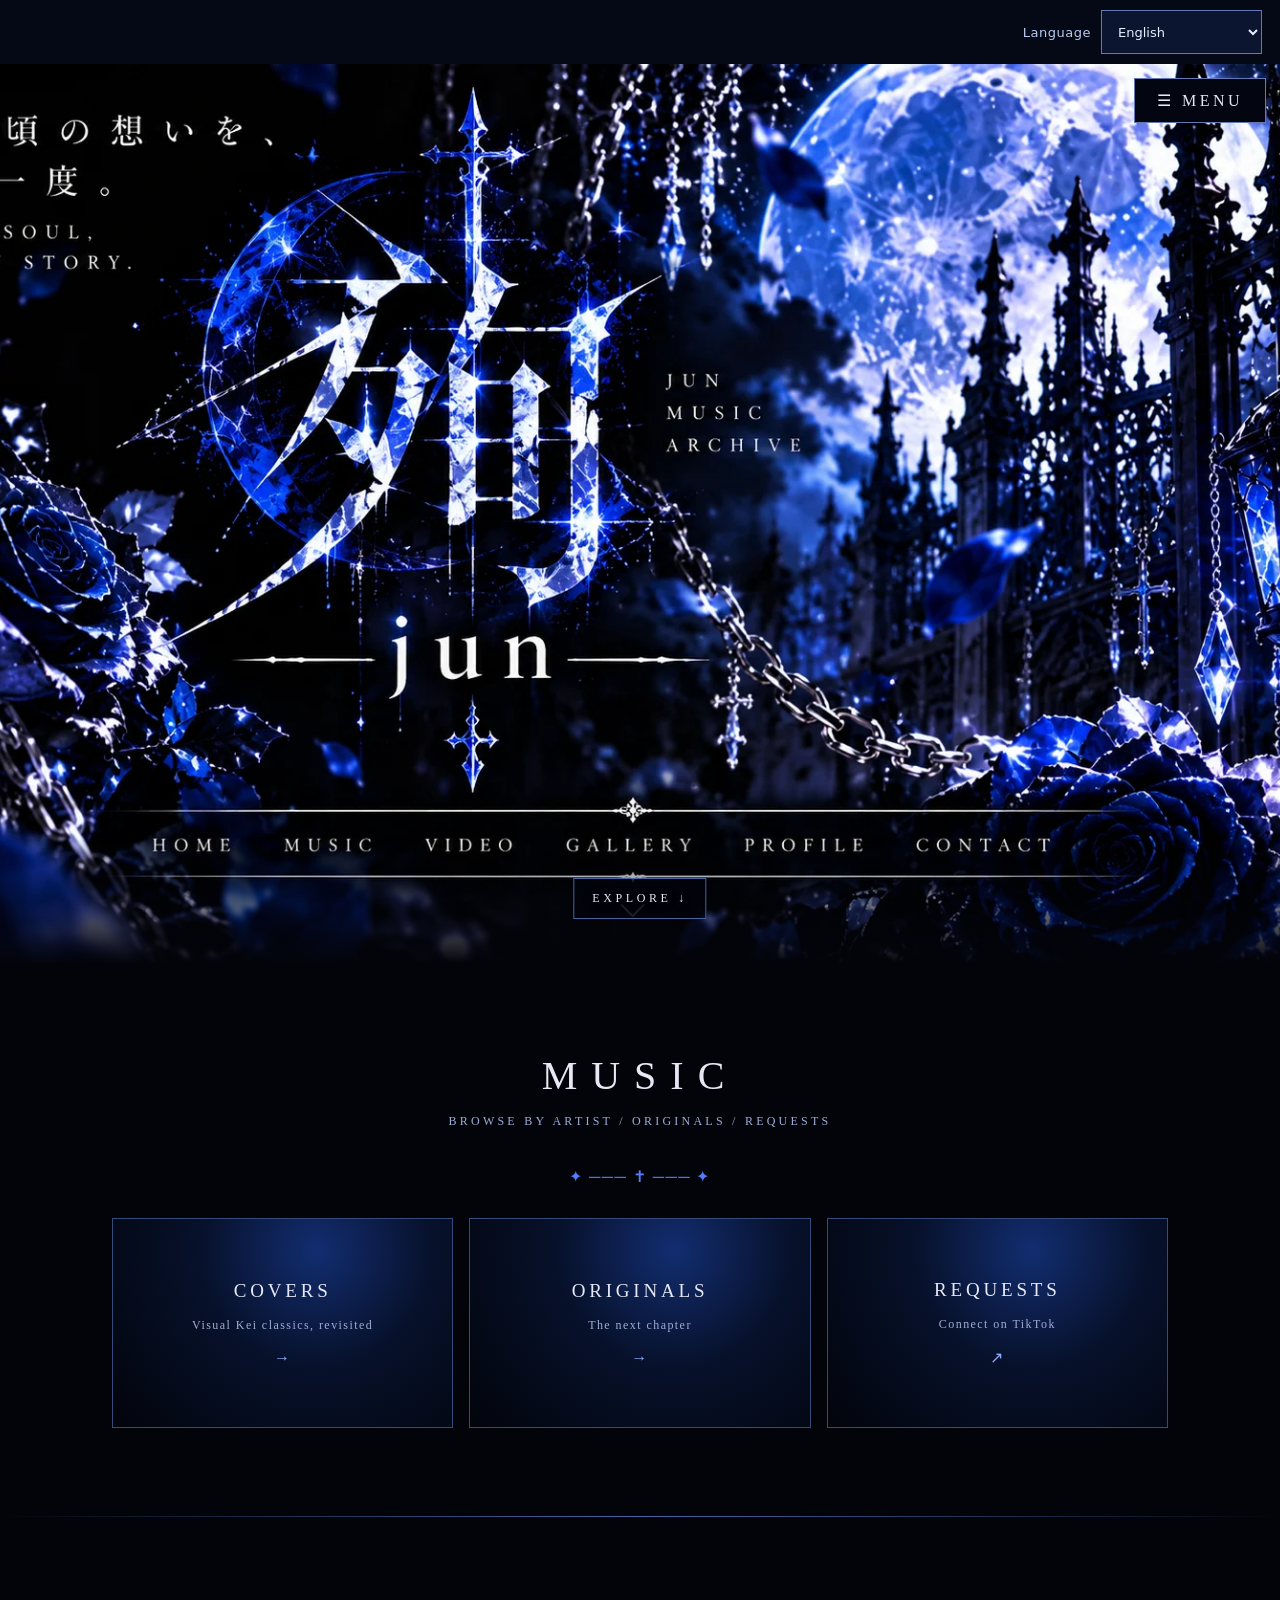
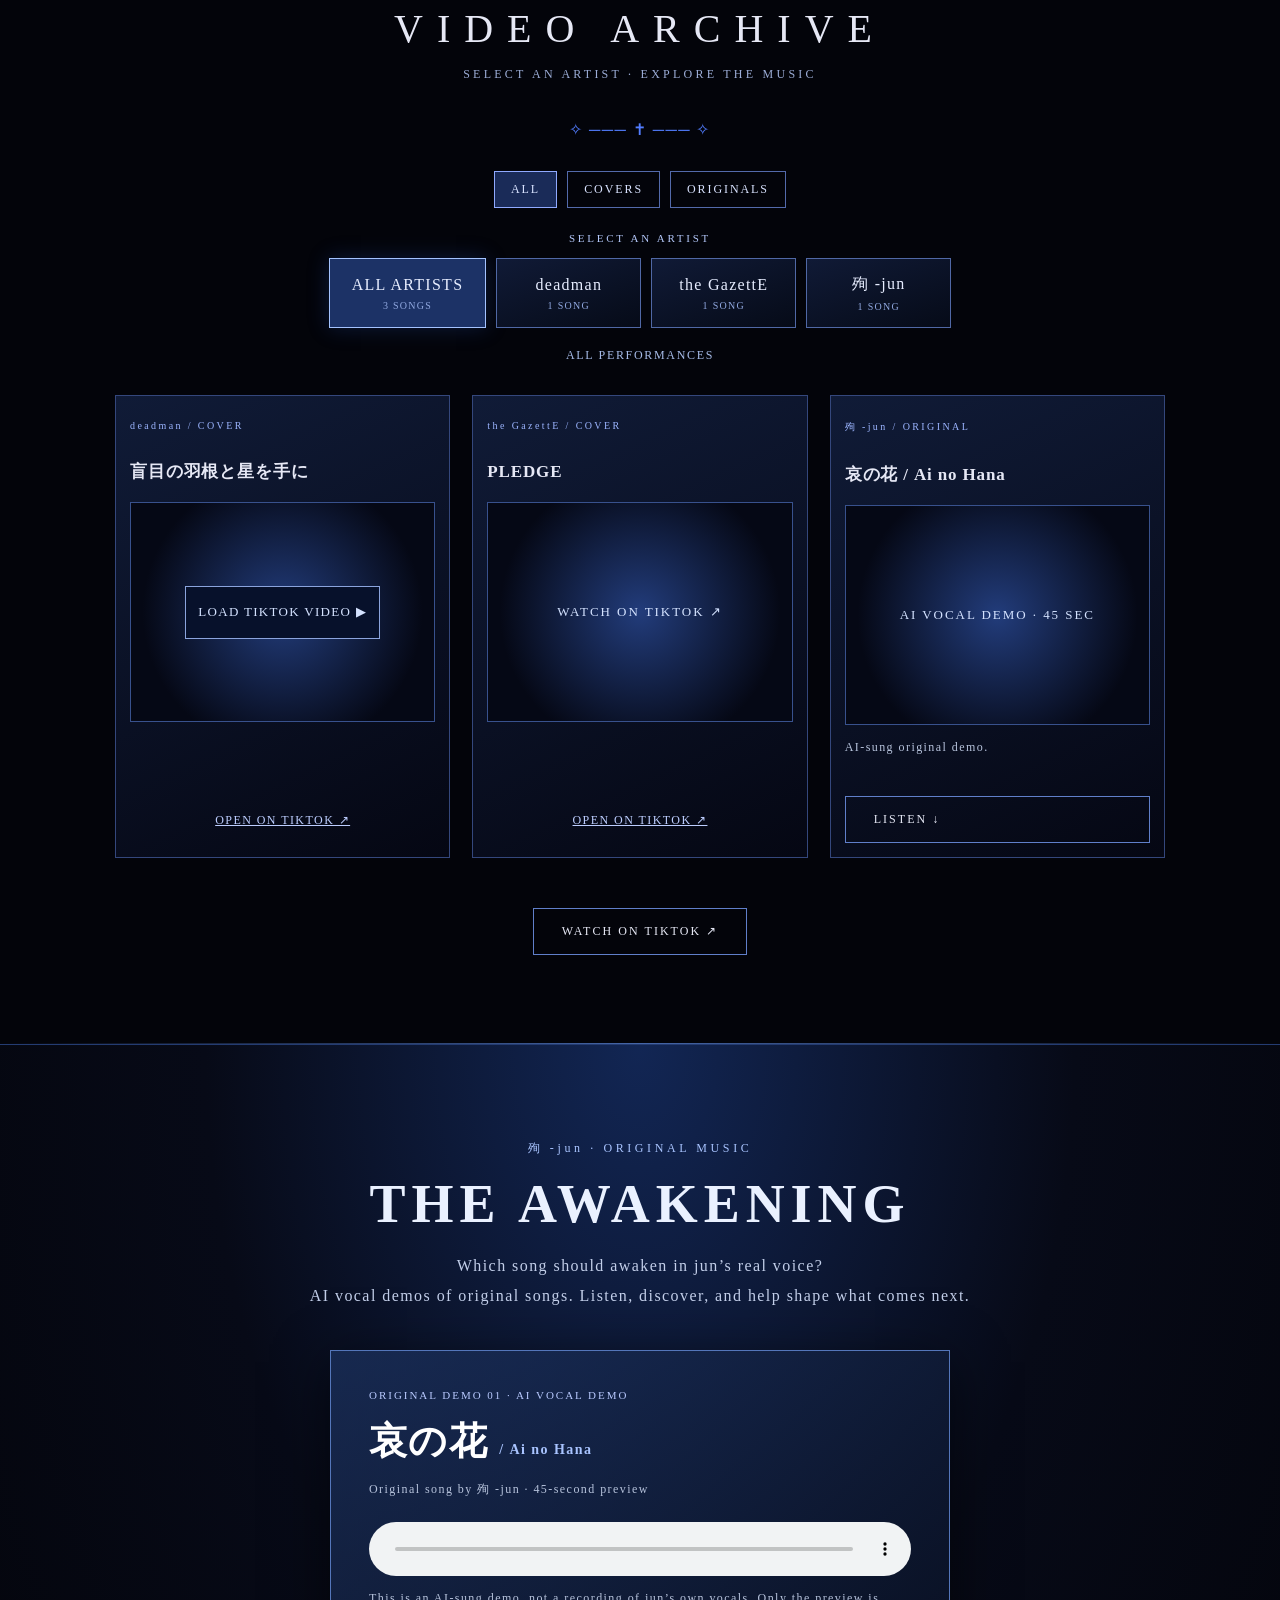
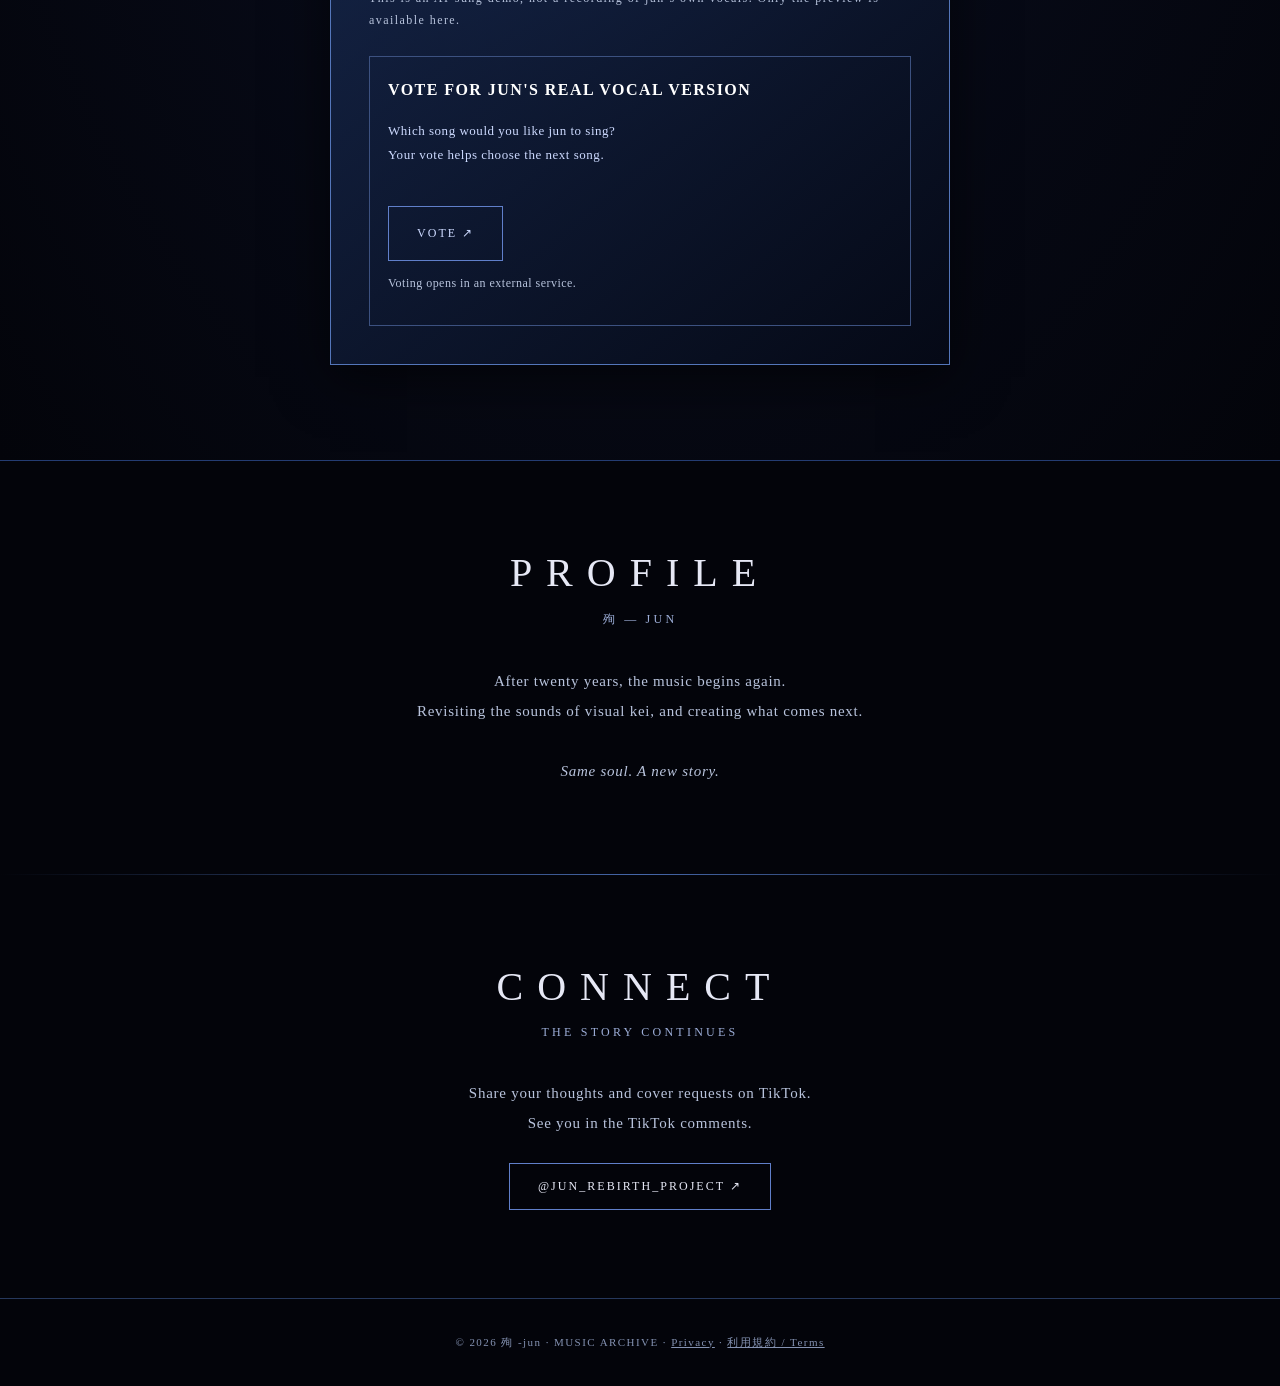
==== commit 67f3c4b4: "Add site terms, app icon and operator OAuth preparation pages" ====
--- a/index.html
+++ b/index.html
@@ -9,4 +9,4 @@
 .filters{display:flex;gap:10px;justify-content:center;flex-wrap:wrap;margin:24px auto}.filter,.manage-link{background:transparent;border:1px solid #536aab;color:#d9e3ff;padding:10px 16px;letter-spacing:.16em;font-size:12px}.filter.active{background:#1a2b58;border-color:#90aaff}.video-grid{display:grid;grid-template-columns:repeat(auto-fit,minmax(min(100%,270px),1fr));gap:22px;max-width:1050px;margin:25px auto}.video-card{border:1px solid #34477c;background:linear-gradient(155deg,#101b37,#050713);padding:14px;text-align:left;min-width:0}.video-card h3{font-size:17px;letter-spacing:.05em;overflow-wrap:anywhere}.video-card .kind{font-size:10px;color:#9cb5ff;letter-spacing:.24em}.video-card iframe{display:block;width:100%;height:490px;max-height:70vh;border:0;background:#080a14}.video-card .watch{display:block;margin-top:12px;text-align:center;color:#bdceff;text-decoration:underline;font-size:12px}.empty{color:#aeb8d5;line-height:2;margin:40px auto;max-width:500px}.manage-link{padding:4px 8px;cursor:pointer}.footer-sep{opacity:.5}#editor{width:min(92vw,620px);max-height:85vh;overflow:auto;border:1px solid #647dca;background:#070c1d;color:#e6ebff;padding:0;box-shadow:0 0 70px #102c88}#editor::backdrop{background:#000c}.editor-inner{padding:24px}.editor-head{display:flex;justify-content:space-between;align-items:center;gap:12px}.editor-head h2{font-size:20px}.editor-head button{font-size:24px;background:transparent;border:0;color:white}.editor-note{font-size:13px;line-height:1.7;color:#b5c4ed}#video-form{display:grid;gap:14px;margin:25px 0}#video-form label{display:grid;gap:6px;font-size:12px}#video-form input,#video-form select{width:100%;min-width:0;padding:13px;background:#0e1730;border:1px solid #4b609a;color:#fff;font-size:16px}.primary,.editor-actions button,.import-label{border:1px solid #6d8fea;background:#14275a;color:white;padding:13px;cursor:pointer;letter-spacing:.06em}.editor-actions{display:flex;flex-wrap:wrap;gap:10px;margin-top:22px}.manage-row{display:flex;justify-content:space-between;align-items:center;gap:12px;padding:12px 0;border-bottom:1px solid #25385e;font-size:13px;overflow-wrap:anywhere}.manage-row button{background:#351725;border:1px solid #89465e;color:#fff;padding:8px}.import-label{font-size:13px}#editor-status{font-size:12px;color:#b2c7ff}@media(max-width:600px){.video-card iframe{height:470px}.editor-inner{padding:18px}.filters{gap:5px}.filter{padding:9px 11px}}
 .short-preview{height:220px;display:flex;align-items:center;justify-content:center;text-align:center;letter-spacing:.15em;color:#d4e2ff;background:radial-gradient(circle at center,#223c7b,#050815 75%);border:1px solid #38518d;padding:25px;font-size:13px}
 .artist-browser{max-width:1050px;margin:20px auto 32px}.artist-label{color:#b4c8fa;font-size:11px;letter-spacing:.25em;margin-bottom:14px}.artist-options{display:flex;flex-wrap:wrap;justify-content:center;gap:10px}.artist-choice{cursor:pointer;border:1px solid #5068a5;background:linear-gradient(160deg,#101a36,#060b18);color:#e7edff;padding:15px 22px;min-width:145px;font:inherit;letter-spacing:.08em;transition:background .2s,border-color .2s}.artist-choice.active,.artist-choice:focus-visible{background:#1c3266;border-color:#a4c3ff;box-shadow:0 0 20px #234ba54d}.artist-choice small{display:block;color:#91a9e1;font-size:10px;margin-top:6px}.artist-current{color:#a7bce9;font-size:12px;letter-spacing:.14em;margin:20px 0 0}@media(max-width:600px){.artist-options{display:grid;grid-template-columns:1fr 1fr}.artist-choice{min-width:0;padding:14px 8px;font-size:13px}}
-</style><link rel="stylesheet" href="improvements.css"/></head><body><a class="skip-link" href="#music">Skip to music</a><header class="hero" id="home"><h1 class="sr-only">殉 -jun | Music Archive</h1><div aria-label="Gothic blue moon, silver kanji logo 殉, blue roses and cathedral ornamentation" class="hero-image" role="img"></div><nav class="nav"><button aria-expanded="false" class="menu-btn" id="toggle">☰ MENU</button><div class="menu" id="menu"><a href="#home">HOME</a><a href="#music">MUSIC</a><a href="#videos">VIDEO ARCHIVE</a><a href="#profile">PROFILE</a><a href="#awakening">THE AWAKENING</a><a href="#contact">CONNECT</a></div></nav><a class="scroll" href="#music">EXPLORE ↓</a></header><main><section class="section" id="music"><h2>MUSIC</h2><p class="subtitle">BROWSE BY ARTIST / ORIGINALS / REQUESTS</p><div class="ornament">✦ ─── ✝ ─── ✦</div><div class="cards"><a class="card" href="#videos" data-category-link="cover"><b>COVERS</b><span>Visual Kei classics, revisited</span><i>→</i></a><a class="card" href="#awakening"><b>ORIGINALS</b><span>The next chapter</span><i>→</i></a><a class="card" href="https://www.tiktok.com/@jun_rebirth_project" rel="noopener" target="_blank"><b>REQUESTS</b><span>Connect on TikTok</span><i>↗</i></a></div></section><div class="divider"></div><section class="section" id="videos"><h2>VIDEO ARCHIVE</h2><p class="subtitle">SELECT AN ARTIST · EXPLORE THE MUSIC</p><div class="ornament">✧ ─── ✝ ─── ✧</div><div class="filters"><button class="filter active" data-filter="all">ALL</button><button class="filter" data-filter="cover">COVERS</button><button class="filter" data-filter="original">ORIGINALS</button></div><div class="artist-browser" id="artist-browser"><p class="artist-label">SELECT AN ARTIST</p><div class="artist-options" id="artist-options"></div><p aria-live="polite" class="artist-current" id="artist-current"></p></div><div class="video-grid" id="video-grid"></div><div class="empty" id="empty">More performances are coming.<br/>Follow the latest performances on TikTok.</div><a class="link" href="https://www.tiktok.com/@jun_rebirth_project" rel="noopener" target="_blank">WATCH ON TIKTOK ↗</a></section><div class="divider"></div><section id="awakening"><div class="aw-inner"><div class="aw-eyebrow">殉 -jun · ORIGINAL MUSIC</div><h2 class="aw-title">THE AWAKENING</h2><p class="aw-sub">Which song should awaken in jun’s real voice?<br/>AI vocal demos of original songs. Listen, discover, and help shape what comes next.</p><article class="aw-card"><div class="aw-tag">ORIGINAL DEMO 01 · AI VOCAL DEMO</div><h3 class="aw-song">哀の花 <span style="font-size:14px;color:#a9c4ff">/ Ai no Hana</span></h3><p class="aw-note">Original song by 殉 -jun · 45-second preview</p><audio aria-label="哀の花 AI vocal demo preview" controls="" preload="none"><source src="ai-no-hana-preview.mp3" type="audio/mpeg"/>Your browser does not support audio playback.</audio><p class="aw-note">This is an AI-sung demo, not a recording of jun’s own vocals. Only the preview is available here.</p><div class="aw-vote"><strong>VOTE FOR JUN'S REAL VOCAL VERSION</strong><p>Which song would you like jun to sing?<br/><span lang="ja">本人の声で聴きたい曲を、あなたの一票で。</span></p><a id="vote-link" class="link" hidden target="_blank" rel="noopener noreferrer">VOTE ↗</a><p id="vote-status" class="aw-note">Voting is not open yet. / 投票受付は準備中です。</p></div></article></div></section><section class="section" id="profile"><h2>PROFILE</h2><p class="subtitle">殉 — JUN</p><p class="profile">After twenty years, the music begins again.<br/>Revisiting the sounds of visual kei, and creating what comes next.<br/><br/><em>Same soul. A new story.</em></p></section><div class="divider"></div><section class="section" id="contact"><h2>CONNECT</h2><p class="subtitle">THE STORY CONTINUES</p><p class="profile">Share your thoughts and cover requests on TikTok.<br/><span lang="ja">感想やカバーのリクエストは、TikTokのコメントへ。</span></p><a id="community-link" class="link" hidden target="_blank" rel="noopener noreferrer">FAN COMMUNITY ↗</a><a class="link" href="https://www.tiktok.com/@jun_rebirth_project" rel="noopener" target="_blank">@JUN_REBIRTH_PROJECT ↗</a></section></main><footer>© 2026 殉 -jun · MUSIC ARCHIVE · <a href="privacy.html">Privacy</a></footer><script src="site.js?v=20261031-i18n" defer></script></body></html>
+</style><link rel="stylesheet" href="improvements.css"/></head><body><a class="skip-link" href="#music">Skip to music</a><header class="hero" id="home"><h1 class="sr-only">殉 -jun | Music Archive</h1><div aria-label="Gothic blue moon, silver kanji logo 殉, blue roses and cathedral ornamentation" class="hero-image" role="img"></div><nav class="nav"><button aria-expanded="false" class="menu-btn" id="toggle">☰ MENU</button><div class="menu" id="menu"><a href="#home">HOME</a><a href="#music">MUSIC</a><a href="#videos">VIDEO ARCHIVE</a><a href="#profile">PROFILE</a><a href="#awakening">THE AWAKENING</a><a href="#contact">CONNECT</a></div></nav><a class="scroll" href="#music">EXPLORE ↓</a></header><main><section class="section" id="music"><h2>MUSIC</h2><p class="subtitle">BROWSE BY ARTIST / ORIGINALS / REQUESTS</p><div class="ornament">✦ ─── ✝ ─── ✦</div><div class="cards"><a class="card" href="#videos" data-category-link="cover"><b>COVERS</b><span>Visual Kei classics, revisited</span><i>→</i></a><a class="card" href="#awakening"><b>ORIGINALS</b><span>The next chapter</span><i>→</i></a><a class="card" href="https://www.tiktok.com/@jun_rebirth_project" rel="noopener" target="_blank"><b>REQUESTS</b><span>Connect on TikTok</span><i>↗</i></a></div></section><div class="divider"></div><section class="section" id="videos"><h2>VIDEO ARCHIVE</h2><p class="subtitle">SELECT AN ARTIST · EXPLORE THE MUSIC</p><div class="ornament">✧ ─── ✝ ─── ✧</div><div class="filters"><button class="filter active" data-filter="all">ALL</button><button class="filter" data-filter="cover">COVERS</button><button class="filter" data-filter="original">ORIGINALS</button></div><div class="artist-browser" id="artist-browser"><p class="artist-label">SELECT AN ARTIST</p><div class="artist-options" id="artist-options"></div><p aria-live="polite" class="artist-current" id="artist-current"></p></div><div class="video-grid" id="video-grid"></div><div class="empty" id="empty">More performances are coming.<br/>Follow the latest performances on TikTok.</div><a class="link" href="https://www.tiktok.com/@jun_rebirth_project" rel="noopener" target="_blank">WATCH ON TIKTOK ↗</a></section><div class="divider"></div><section id="awakening"><div class="aw-inner"><div class="aw-eyebrow">殉 -jun · ORIGINAL MUSIC</div><h2 class="aw-title">THE AWAKENING</h2><p class="aw-sub">Which song should awaken in jun’s real voice?<br/>AI vocal demos of original songs. Listen, discover, and help shape what comes next.</p><article class="aw-card"><div class="aw-tag">ORIGINAL DEMO 01 · AI VOCAL DEMO</div><h3 class="aw-song">哀の花 <span style="font-size:14px;color:#a9c4ff">/ Ai no Hana</span></h3><p class="aw-note">Original song by 殉 -jun · 45-second preview</p><audio aria-label="哀の花 AI vocal demo preview" controls="" preload="none"><source src="ai-no-hana-preview.mp3" type="audio/mpeg"/>Your browser does not support audio playback.</audio><p class="aw-note">This is an AI-sung demo, not a recording of jun’s own vocals. Only the preview is available here.</p><div class="aw-vote"><strong>VOTE FOR JUN'S REAL VOCAL VERSION</strong><p>Which song would you like jun to sing?<br/><span lang="ja">本人の声で聴きたい曲を、あなたの一票で。</span></p><a id="vote-link" class="link" hidden target="_blank" rel="noopener noreferrer">VOTE ↗</a><p id="vote-status" class="aw-note">Voting is not open yet. / 投票受付は準備中です。</p></div></article></div></section><section class="section" id="profile"><h2>PROFILE</h2><p class="subtitle">殉 — JUN</p><p class="profile">After twenty years, the music begins again.<br/>Revisiting the sounds of visual kei, and creating what comes next.<br/><br/><em>Same soul. A new story.</em></p></section><div class="divider"></div><section class="section" id="contact"><h2>CONNECT</h2><p class="subtitle">THE STORY CONTINUES</p><p class="profile">Share your thoughts and cover requests on TikTok.<br/><span lang="ja">感想やカバーのリクエストは、TikTokのコメントへ。</span></p><a id="community-link" class="link" hidden target="_blank" rel="noopener noreferrer">FAN COMMUNITY ↗</a><a class="link" href="https://www.tiktok.com/@jun_rebirth_project" rel="noopener" target="_blank">@JUN_REBIRTH_PROJECT ↗</a></section></main><footer>© 2026 殉 -jun · MUSIC ARCHIVE · <a href="privacy.html">Privacy</a> · <a href="terms.html">利用規約 / Terms</a></footer><script src="site.js?v=20261031-i18n" defer></script></body></html>
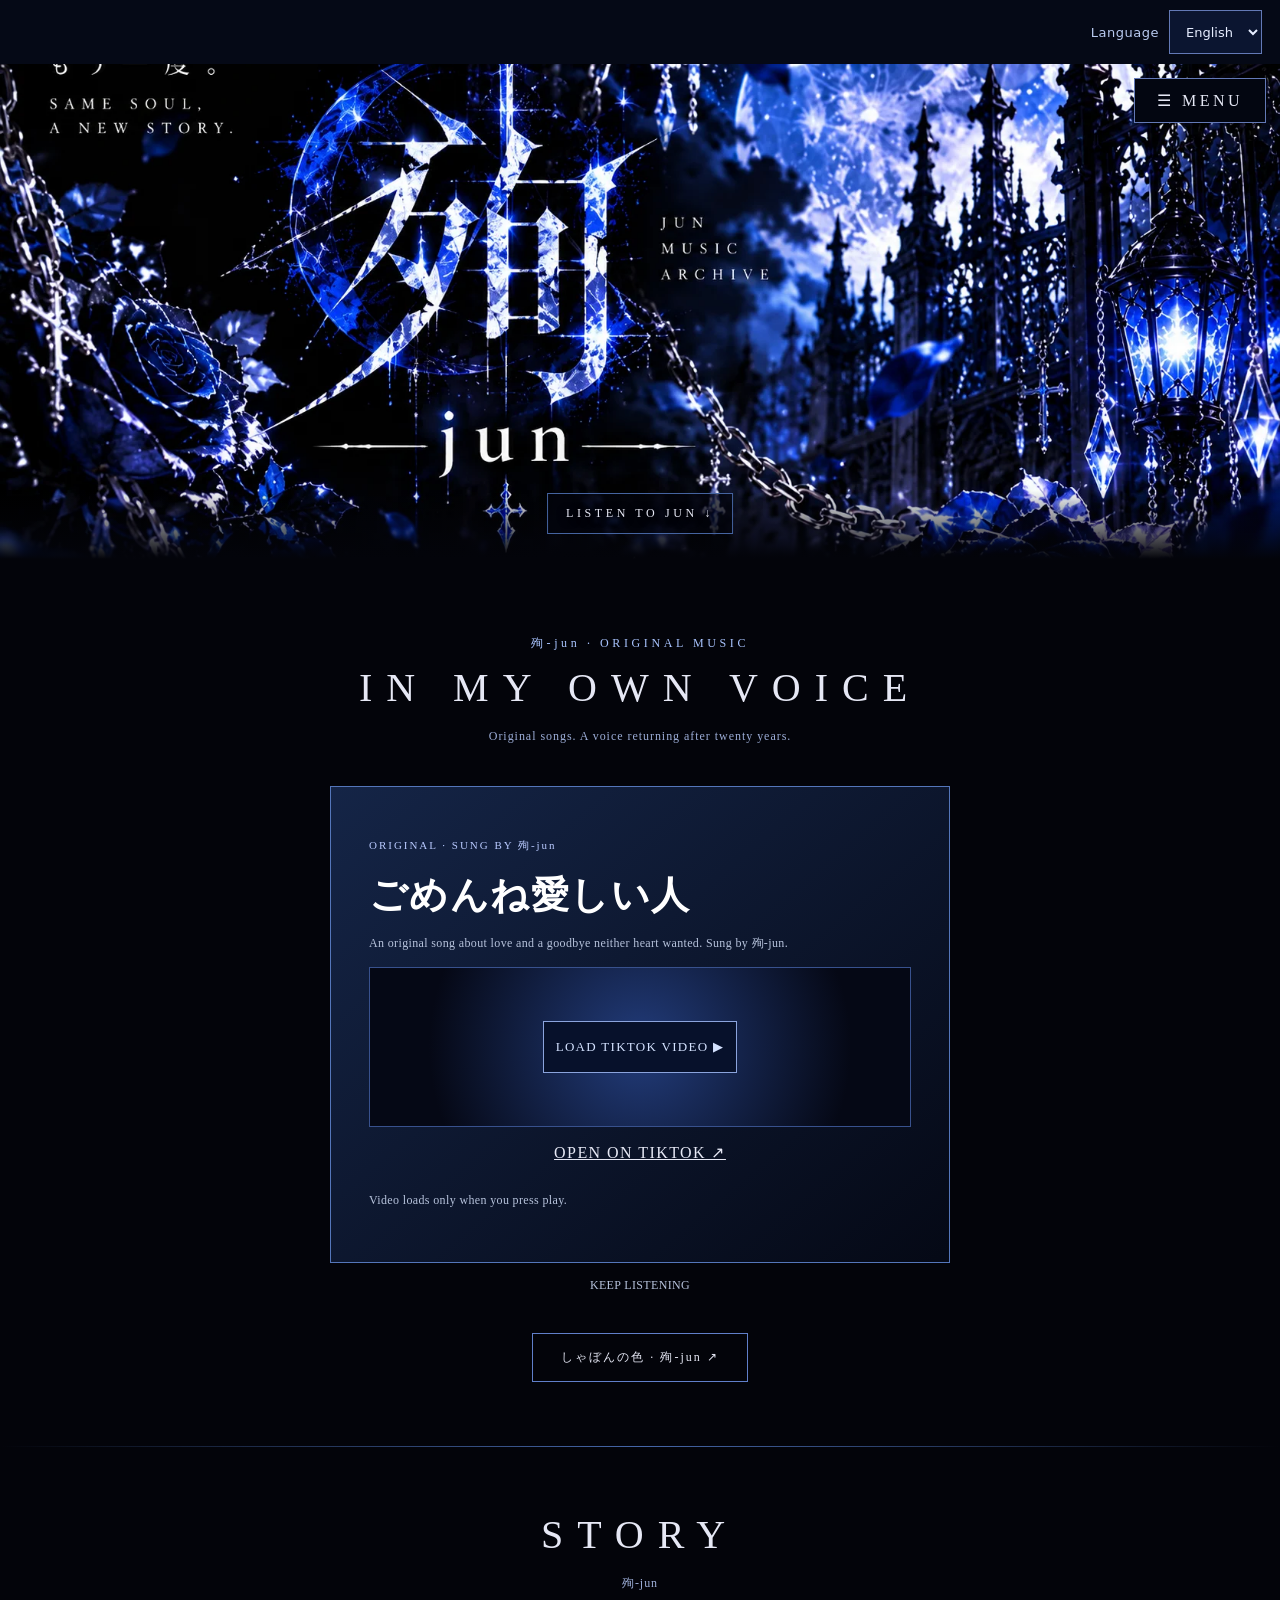
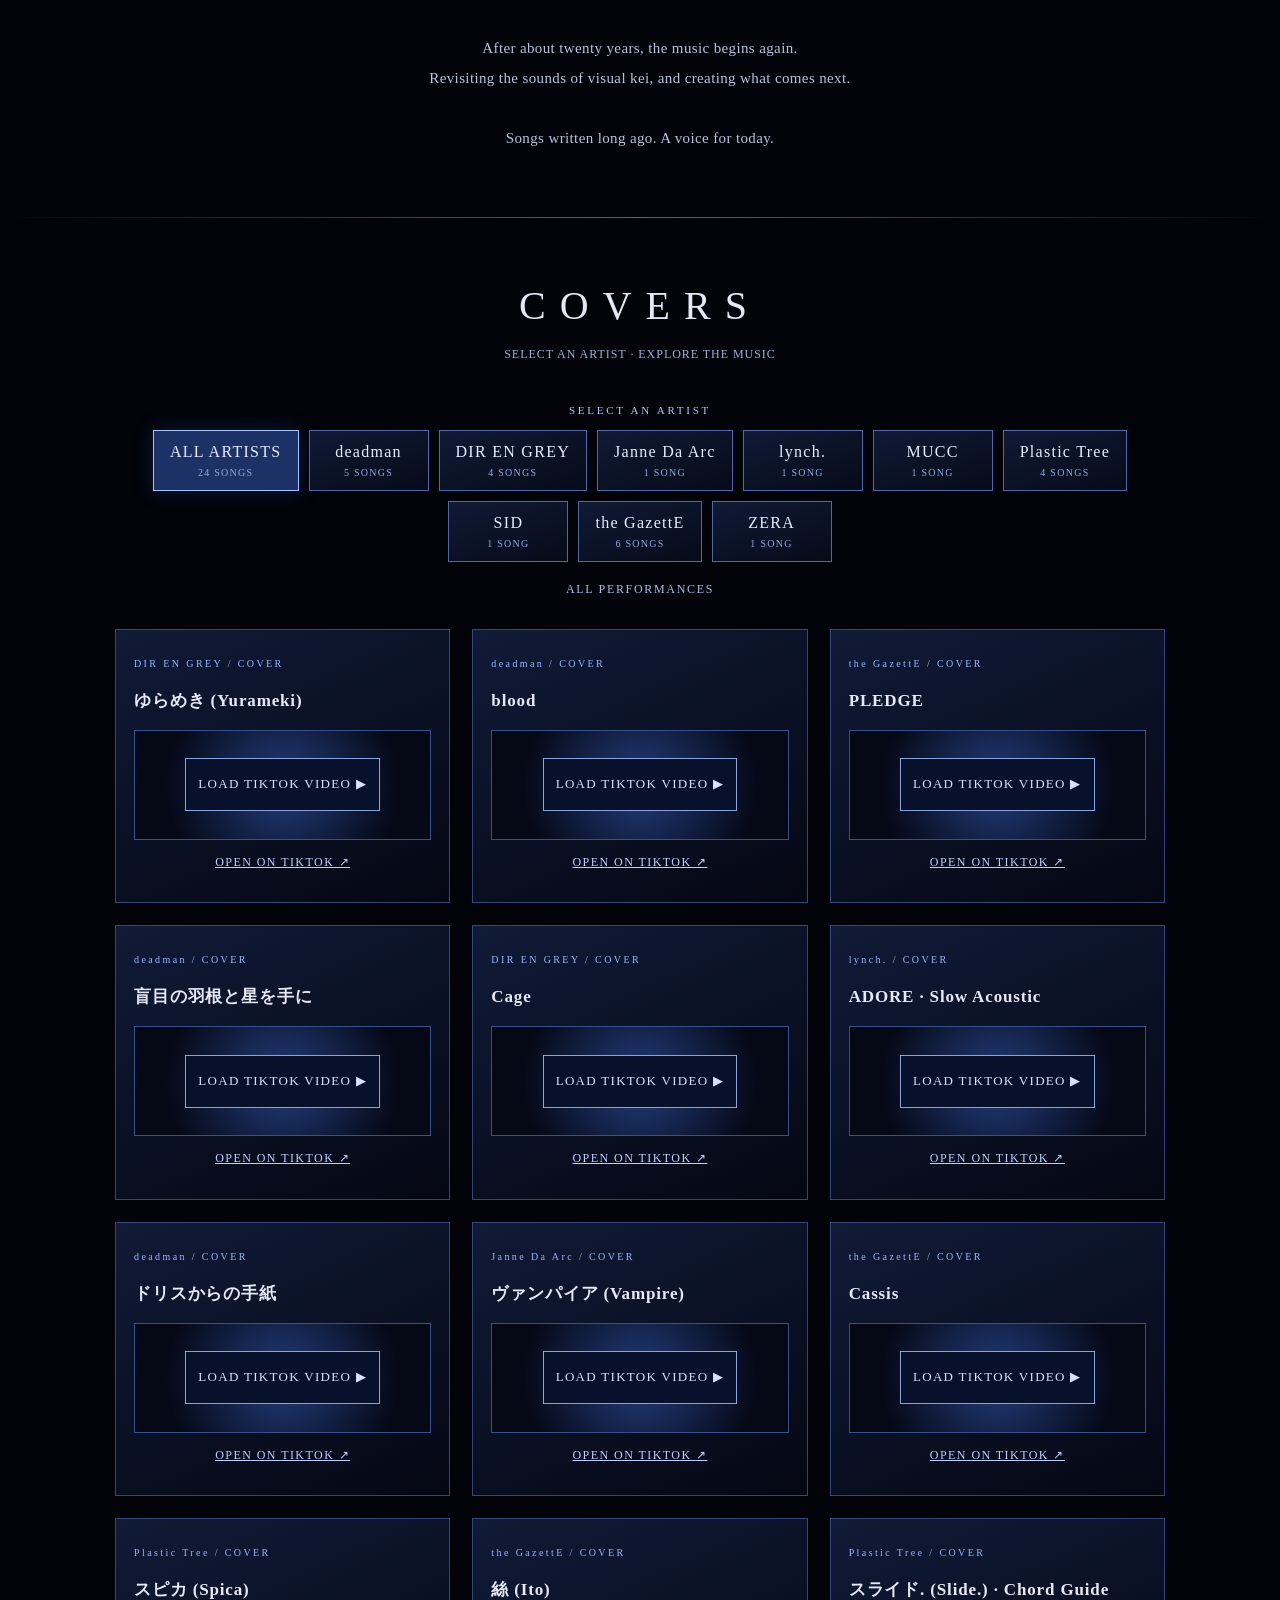
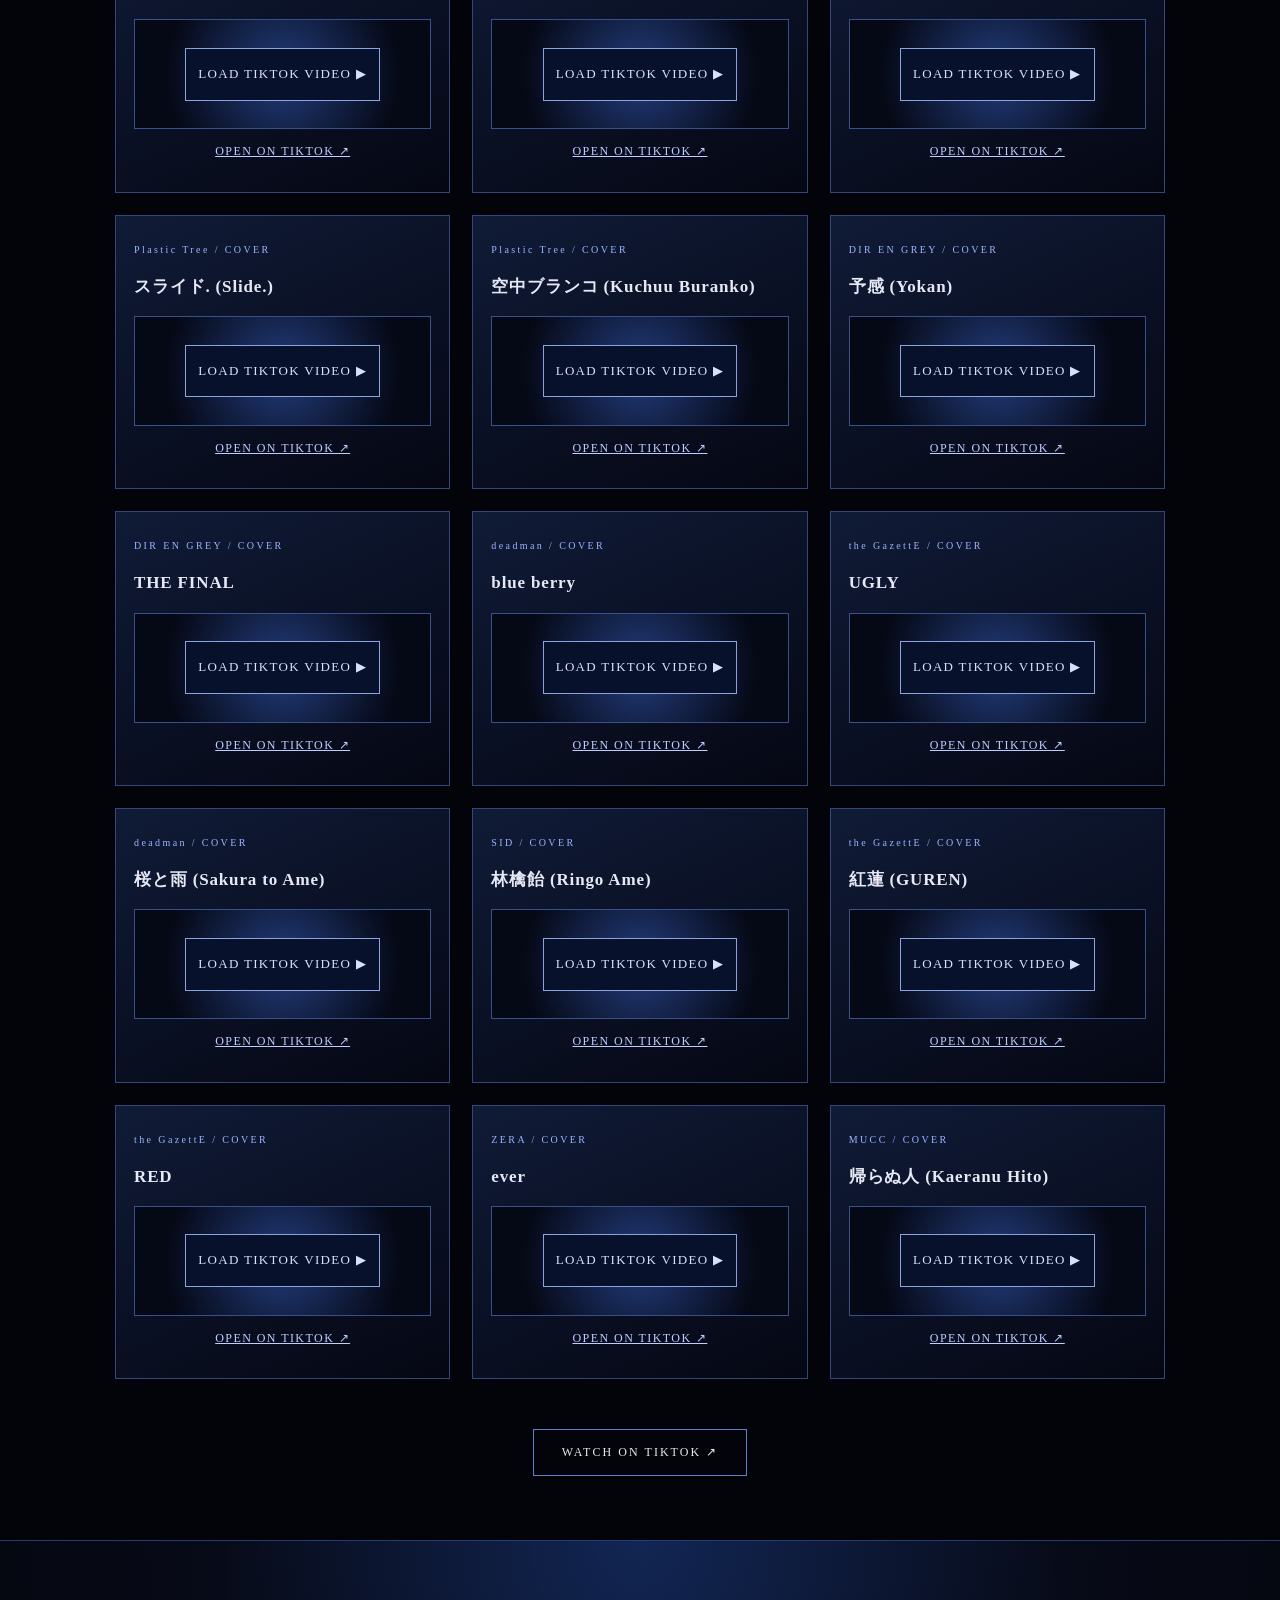
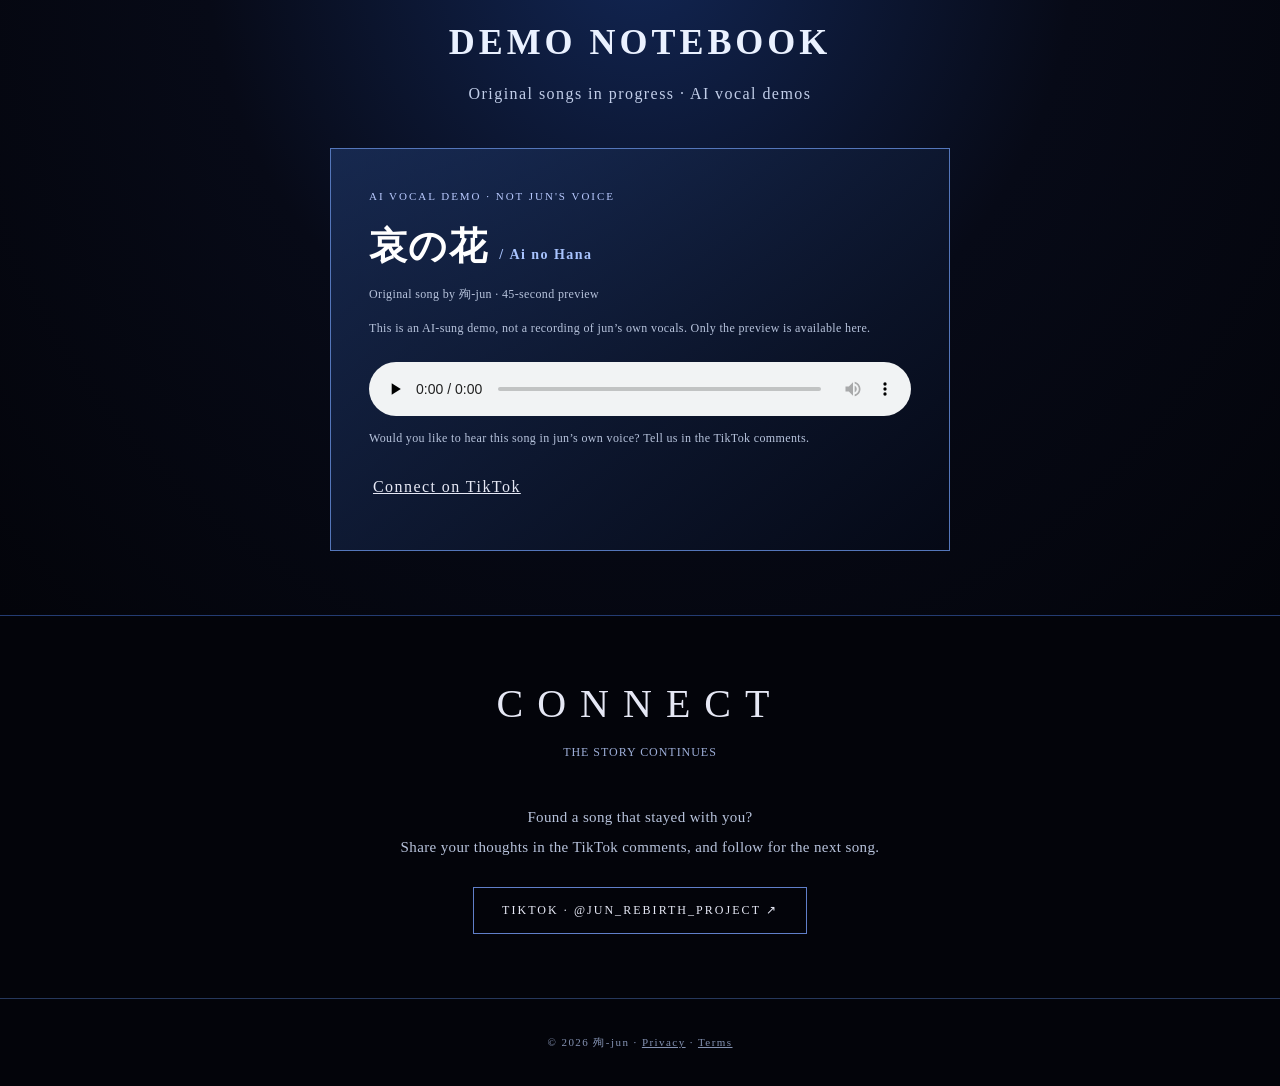
==== commit 060cb73d: "Prioritize jun original vocals for the initial official-site release Feature Gomen ne, Itoshii Hito " ====
--- a/index.html
+++ b/index.html
@@ -1,6 +1,6 @@
 <!DOCTYPE html>
 
-<html lang="en"><head><meta charset="utf-8"/><meta content="width=device-width,initial-scale=1" name="viewport"/><meta content="#03040a" name="theme-color"/><meta name="description" content="殉 -jun のMusic Archive。Visual Keiカバーとオリジナル曲「哀の花」のAI歌唱デモを試聴。"/><title>殉 -jun | Music Archive</title><style>
+<html lang="en"><head><meta charset="utf-8"/><meta content="width=device-width,initial-scale=1" name="viewport"/><meta content="#03040a" name="theme-color"/><meta name="description" content="殉-jun のMusic Archive。Original songs in his own voice, visual kei covers, and a new chapter after twenty years."/><title>殉-jun | Music Archive</title><style>
 :root{--blue:#346cff;--silver:#dce5ff}*{box-sizing:border-box}html{scroll-behavior:smooth}body{margin:0;background:#03040a;color:#e6e8f5;font-family:Georgia,'Times New Roman',serif;letter-spacing:.09em}a{color:inherit;text-decoration:none}button{font:inherit;color:inherit;cursor:pointer}.hero{height:min(100svh,900px);min-height:600px;position:relative;background:#01020a;overflow:hidden}.hero-image{position:absolute;inset:0;background-image:url("hero-1.webp");background-position:center;background-size:cover}.hero:after{content:'';position:absolute;bottom:0;left:0;right:0;height:14%;background:linear-gradient(transparent,#03040a);pointer-events:none}.nav{position:absolute;z-index:4;top:18px;right:22px}.menu-btn{background:#030611d9;border:1px solid #6379b6;padding:12px 17px;letter-spacing:.22em}.menu{display:none;position:absolute;right:0;top:52px;background:#030611f2;border:1px solid #5369a2;min-width:180px;box-shadow:0 12px 40px #000}.menu.open{display:grid}.menu a{padding:15px;border-bottom:1px solid #1b2847;font-size:12px}.menu a:hover,.card:hover{background:#0b1531}.scroll{position:absolute;z-index:3;bottom:5%;left:50%;transform:translateX(-50%);font-size:12px;letter-spacing:.3em;text-shadow:0 2px 10px #000;background:#02040caa;padding:12px 18px;border:1px solid #4564a0}.section{max-width:1100px;margin:auto;padding:88px 22px;text-align:center}.section h2{font-weight:400;letter-spacing:.35em;font-size:clamp(25px,4vw,40px);margin:0 0 15px}.subtitle{color:#9daed8;font-size:12px;letter-spacing:.27em;margin-bottom:38px}.ornament{color:#527dff;margin:15px auto 32px}.cards{display:grid;grid-template-columns:repeat(3,1fr);gap:16px}.card{min-height:210px;border:1px solid #344b7b;background:radial-gradient(circle at 60% 15%,#122d70 0,#07112b 43%,#02040b 100%);display:flex;flex-direction:column;justify-content:center;align-items:center;gap:16px;transition:.2s}.card b{font-size:19px;font-weight:400;letter-spacing:.2em}.card span{font-size:12px;color:#9faed2}.card i{font-style:normal;color:#8faeff}.divider{height:1px;background:linear-gradient(90deg,transparent,#4566a8,transparent)}.profile{max-width:650px;margin:auto;line-height:2;color:#b8c3dc;font-size:15px;letter-spacing:.05em}.link{display:inline-block;margin-top:25px;border:1px solid #607fca;padding:15px 28px;font-size:12px;letter-spacing:.17em}.link:hover{background:#0c1d46}footer{padding:36px 20px;text-align:center;color:#8492b2;font-size:11px;border-top:1px solid #26385c} @media(max-width:650px){.hero{height:auto;min-height:0;aspect-ratio:1024/878;max-height:none}.hero-image{background-image:url("hero-2.webp");background-position:center;background-size:100% 100%}.nav{top:8px;right:8px}.menu-btn{padding:8px 10px;font-size:11px;background:#02050ddc}.scroll{bottom:1%;padding:8px 12px;font-size:10px}.section{padding:66px 18px}.cards{grid-template-columns:1fr}.card{min-height:155px}}
 .short-preview{height:220px;display:flex;align-items:center;justify-content:center;text-align:center;letter-spacing:.15em;color:#d4e2ff;background:radial-gradient(circle at center,#223c7b,#050815 75%);border:1px solid #38518d;padding:25px;font-size:13px}
 #awakening{padding:95px 20px;background:radial-gradient(ellipse at 50% 0%,#122654 0%,#070a17 48%,#03040a 100%);text-align:center;border-top:1px solid #243c72;border-bottom:1px solid #243c72}
@@ -9,4 +9,13 @@
 .filters{display:flex;gap:10px;justify-content:center;flex-wrap:wrap;margin:24px auto}.filter,.manage-link{background:transparent;border:1px solid #536aab;color:#d9e3ff;padding:10px 16px;letter-spacing:.16em;font-size:12px}.filter.active{background:#1a2b58;border-color:#90aaff}.video-grid{display:grid;grid-template-columns:repeat(auto-fit,minmax(min(100%,270px),1fr));gap:22px;max-width:1050px;margin:25px auto}.video-card{border:1px solid #34477c;background:linear-gradient(155deg,#101b37,#050713);padding:14px;text-align:left;min-width:0}.video-card h3{font-size:17px;letter-spacing:.05em;overflow-wrap:anywhere}.video-card .kind{font-size:10px;color:#9cb5ff;letter-spacing:.24em}.video-card iframe{display:block;width:100%;height:490px;max-height:70vh;border:0;background:#080a14}.video-card .watch{display:block;margin-top:12px;text-align:center;color:#bdceff;text-decoration:underline;font-size:12px}.empty{color:#aeb8d5;line-height:2;margin:40px auto;max-width:500px}.manage-link{padding:4px 8px;cursor:pointer}.footer-sep{opacity:.5}#editor{width:min(92vw,620px);max-height:85vh;overflow:auto;border:1px solid #647dca;background:#070c1d;color:#e6ebff;padding:0;box-shadow:0 0 70px #102c88}#editor::backdrop{background:#000c}.editor-inner{padding:24px}.editor-head{display:flex;justify-content:space-between;align-items:center;gap:12px}.editor-head h2{font-size:20px}.editor-head button{font-size:24px;background:transparent;border:0;color:white}.editor-note{font-size:13px;line-height:1.7;color:#b5c4ed}#video-form{display:grid;gap:14px;margin:25px 0}#video-form label{display:grid;gap:6px;font-size:12px}#video-form input,#video-form select{width:100%;min-width:0;padding:13px;background:#0e1730;border:1px solid #4b609a;color:#fff;font-size:16px}.primary,.editor-actions button,.import-label{border:1px solid #6d8fea;background:#14275a;color:white;padding:13px;cursor:pointer;letter-spacing:.06em}.editor-actions{display:flex;flex-wrap:wrap;gap:10px;margin-top:22px}.manage-row{display:flex;justify-content:space-between;align-items:center;gap:12px;padding:12px 0;border-bottom:1px solid #25385e;font-size:13px;overflow-wrap:anywhere}.manage-row button{background:#351725;border:1px solid #89465e;color:#fff;padding:8px}.import-label{font-size:13px}#editor-status{font-size:12px;color:#b2c7ff}@media(max-width:600px){.video-card iframe{height:470px}.editor-inner{padding:18px}.filters{gap:5px}.filter{padding:9px 11px}}
 .short-preview{height:220px;display:flex;align-items:center;justify-content:center;text-align:center;letter-spacing:.15em;color:#d4e2ff;background:radial-gradient(circle at center,#223c7b,#050815 75%);border:1px solid #38518d;padding:25px;font-size:13px}
 .artist-browser{max-width:1050px;margin:20px auto 32px}.artist-label{color:#b4c8fa;font-size:11px;letter-spacing:.25em;margin-bottom:14px}.artist-options{display:flex;flex-wrap:wrap;justify-content:center;gap:10px}.artist-choice{cursor:pointer;border:1px solid #5068a5;background:linear-gradient(160deg,#101a36,#060b18);color:#e7edff;padding:15px 22px;min-width:145px;font:inherit;letter-spacing:.08em;transition:background .2s,border-color .2s}.artist-choice.active,.artist-choice:focus-visible{background:#1c3266;border-color:#a4c3ff;box-shadow:0 0 20px #234ba54d}.artist-choice small{display:block;color:#91a9e1;font-size:10px;margin-top:6px}.artist-current{color:#a7bce9;font-size:12px;letter-spacing:.14em;margin:20px 0 0}@media(max-width:600px){.artist-options{display:grid;grid-template-columns:1fr 1fr}.artist-choice{min-width:0;padding:14px 8px;font-size:13px}}
-</style><link rel="stylesheet" href="improvements.css"/></head><body><a class="skip-link" href="#music">Skip to music</a><header class="hero" id="home"><h1 class="sr-only">殉 -jun | Music Archive</h1><div aria-label="Gothic blue moon, silver kanji logo 殉, blue roses and cathedral ornamentation" class="hero-image" role="img"></div><nav class="nav"><button aria-expanded="false" class="menu-btn" id="toggle">☰ MENU</button><div class="menu" id="menu"><a href="#home">HOME</a><a href="#music">MUSIC</a><a href="#videos">VIDEO ARCHIVE</a><a href="#profile">PROFILE</a><a href="#awakening">THE AWAKENING</a><a href="#contact">CONNECT</a></div></nav><a class="scroll" href="#music">EXPLORE ↓</a></header><main><section class="section" id="music"><h2>MUSIC</h2><p class="subtitle">BROWSE BY ARTIST / ORIGINALS / REQUESTS</p><div class="ornament">✦ ─── ✝ ─── ✦</div><div class="cards"><a class="card" href="#videos" data-category-link="cover"><b>COVERS</b><span>Visual Kei classics, revisited</span><i>→</i></a><a class="card" href="#awakening"><b>ORIGINALS</b><span>The next chapter</span><i>→</i></a><a class="card" href="https://www.tiktok.com/@jun_rebirth_project" rel="noopener" target="_blank"><b>REQUESTS</b><span>Connect on TikTok</span><i>↗</i></a></div></section><div class="divider"></div><section class="section" id="videos"><h2>VIDEO ARCHIVE</h2><p class="subtitle">SELECT AN ARTIST · EXPLORE THE MUSIC</p><div class="ornament">✧ ─── ✝ ─── ✧</div><div class="filters"><button class="filter active" data-filter="all">ALL</button><button class="filter" data-filter="cover">COVERS</button><button class="filter" data-filter="original">ORIGINALS</button></div><div class="artist-browser" id="artist-browser"><p class="artist-label">SELECT AN ARTIST</p><div class="artist-options" id="artist-options"></div><p aria-live="polite" class="artist-current" id="artist-current"></p></div><div class="video-grid" id="video-grid"></div><div class="empty" id="empty">More performances are coming.<br/>Follow the latest performances on TikTok.</div><a class="link" href="https://www.tiktok.com/@jun_rebirth_project" rel="noopener" target="_blank">WATCH ON TIKTOK ↗</a></section><div class="divider"></div><section id="awakening"><div class="aw-inner"><div class="aw-eyebrow">殉 -jun · ORIGINAL MUSIC</div><h2 class="aw-title">THE AWAKENING</h2><p class="aw-sub">Which song should awaken in jun’s real voice?<br/>AI vocal demos of original songs. Listen, discover, and help shape what comes next.</p><article class="aw-card"><div class="aw-tag">ORIGINAL DEMO 01 · AI VOCAL DEMO</div><h3 class="aw-song">哀の花 <span style="font-size:14px;color:#a9c4ff">/ Ai no Hana</span></h3><p class="aw-note">Original song by 殉 -jun · 45-second preview</p><audio aria-label="哀の花 AI vocal demo preview" controls="" preload="none"><source src="ai-no-hana-preview.mp3" type="audio/mpeg"/>Your browser does not support audio playback.</audio><p class="aw-note">This is an AI-sung demo, not a recording of jun’s own vocals. Only the preview is available here.</p><div class="aw-vote"><strong>VOTE FOR JUN'S REAL VOCAL VERSION</strong><p>Which song would you like jun to sing?<br/><span lang="ja">本人の声で聴きたい曲を、あなたの一票で。</span></p><a id="vote-link" class="link" hidden target="_blank" rel="noopener noreferrer">VOTE ↗</a><p id="vote-status" class="aw-note">Voting is not open yet. / 投票受付は準備中です。</p></div></article></div></section><section class="section" id="profile"><h2>PROFILE</h2><p class="subtitle">殉 — JUN</p><p class="profile">After twenty years, the music begins again.<br/>Revisiting the sounds of visual kei, and creating what comes next.<br/><br/><em>Same soul. A new story.</em></p></section><div class="divider"></div><section class="section" id="contact"><h2>CONNECT</h2><p class="subtitle">THE STORY CONTINUES</p><p class="profile">Share your thoughts and cover requests on TikTok.<br/><span lang="ja">感想やカバーのリクエストは、TikTokのコメントへ。</span></p><a id="community-link" class="link" hidden target="_blank" rel="noopener noreferrer">FAN COMMUNITY ↗</a><a class="link" href="https://www.tiktok.com/@jun_rebirth_project" rel="noopener" target="_blank">@JUN_REBIRTH_PROJECT ↗</a></section></main><footer>© 2026 殉 -jun · MUSIC ARCHIVE · <a href="privacy.html">Privacy</a> · <a href="terms.html">利用規約 / Terms</a></footer><script src="site.js?v=20261031-i18n" defer></script></body></html>+</style><link rel="stylesheet" href="improvements.css"/></head><body><a class="skip-link" href="#music">Skip to music</a>
+<header class="hero" id="home"><h1 class="sr-only">殉-jun | Official Music Site</h1><div aria-label="Blue gothic artwork with the kanji 殉" class="hero-image" role="img"></div><nav class="nav"><button aria-expanded="false" class="menu-btn" id="toggle">☰ MENU</button><div class="menu" id="menu"><a href="#music">ORIGINALS</a><a href="#profile">STORY</a><a href="#videos">COVERS</a><a href="#awakening">AI DEMOS</a><a href="#contact">CONNECT</a></div></nav><a class="scroll" href="#music">LISTEN TO JUN ↓</a></header>
+<main><section class="section" id="music"><p class="aw-eyebrow">殉-jun · ORIGINAL MUSIC</p><h2>IN MY OWN VOICE</h2><p class="subtitle">Original songs. A voice returning after twenty years.</p>
+<article class="aw-card featured-original"><p class="aw-tag">ORIGINAL · SUNG BY 殉-jun</p><h3 class="aw-song">ごめんね愛しい人</h3><p class="aw-note">An original song about love and a goodbye neither heart wanted. Sung by 殉-jun.</p><div class="short-preview"><button type="button" class="load-video" id="featured-play">LOAD TIKTOK VIDEO ▶</button></div><a class="watch" href="https://www.tiktok.com/@jun_rebirth_project/video/7699676070848630037" target="_blank" rel="noopener noreferrer">OPEN ON TIKTOK ↗</a><p class="aw-note">Video loads only when you press play.</p></article>
+<p class="aw-note">KEEP LISTENING</p><a class="link" href="https://www.tiktok.com/@jun_rebirth_project/video/7700912021839023380" target="_blank" rel="noopener noreferrer">しゃぼんの色 · 殉-jun ↗</a><noscript><p><a class="link" href="https://www.tiktok.com/@jun_rebirth_project/video/7699676070848630037" target="_blank" rel="noopener noreferrer">Listen to ごめんね愛しい人 on TikTok ↗</a></p></noscript></section>
+<div class="divider"></div><section class="section" id="profile"><h2>STORY</h2><p class="subtitle">殉-jun</p><p class="profile">After about twenty years, the music begins again.<br/>Revisiting the sounds of visual kei, and creating what comes next.<br/><br/>Songs written long ago. A voice for today.</p></section>
+<div class="divider"></div><section class="section" id="videos"><h2>COVERS</h2><p class="subtitle">SELECT AN ARTIST · EXPLORE THE MUSIC</p><div class="artist-browser" id="artist-browser"><p class="artist-label">SELECT AN ARTIST</p><div class="artist-options" id="artist-options"></div><p aria-live="polite" class="artist-current" id="artist-current"></p></div><div class="video-grid" id="video-grid"></div><div class="empty" id="empty">Loading music… / 読み込み中…</div><a class="link" href="https://www.tiktok.com/@jun_rebirth_project" rel="noopener noreferrer" target="_blank">WATCH ON TIKTOK ↗</a></section>
+<section id="awakening"><div class="aw-inner"><h2 class="aw-title">DEMO NOTEBOOK</h2><p class="aw-sub">Original songs in progress · AI vocal demos</p><article class="aw-card"><div class="aw-tag">AI VOCAL DEMO · NOT JUN'S VOICE</div><h3 class="aw-song">哀の花 <span style="font-size:14px;color:#a9c4ff">/ Ai no Hana</span></h3><p class="aw-note">Original song by 殉-jun · 45-second preview</p><p class="aw-note">This is an AI-sung demo, not a recording of jun’s own vocals. Only the preview is available here.</p><audio aria-label="哀の花 AI vocal demo preview" controls preload="none"><source src="ai-no-hana-preview.mp3" type="audio/mpeg"/>Your browser does not support audio playback.</audio><p class="aw-note">Would you like to hear this song in jun’s own voice? Tell us in the TikTok comments.</p><a class="watch" href="https://www.tiktok.com/@jun_rebirth_project" rel="noopener noreferrer" target="_blank">Connect on TikTok</a></article></div></section>
+<section class="section" id="contact"><h2>CONNECT</h2><p class="subtitle">THE STORY CONTINUES</p><p class="profile">Found a song that stayed with you?<br/>Share your thoughts in the TikTok comments, and follow for the next song.</p><a class="link" href="https://www.tiktok.com/@jun_rebirth_project" rel="noopener noreferrer" target="_blank">TIKTOK · @JUN_REBIRTH_PROJECT ↗</a></section></main>
+<footer>© 2026 殉-jun · <a href="privacy.html">Privacy</a> · <a href="terms.html">Terms</a></footer><script src="site.js?v=20261101-launch" defer></script></body></html>
--- a/improvements.css
+++ b/improvements.css
@@ -16,3 +16,7 @@
 footer a{text-decoration:underline}
 @media(max-width:650px){.nav{top:8px;right:8px}.menu-btn{min-width:122px;font-size:11px}.section h2{letter-spacing:.15em}.aw-title{letter-spacing:.06em}}
 @media(prefers-reduced-motion:reduce){html{scroll-behavior:auto}*{transition:none!important}}
+
+/* Launch edition: retain the existing artwork and palette. */
+.hero{height:55vh;min-height:340px;max-height:520px}.hero-image{background-position:center 42%}.section{padding:64px 22px}.subtitle{letter-spacing:.08em;line-height:1.8}.featured-original{margin-top:24px}.featured-original iframe{display:block;width:100%;height:550px;max-height:75vh;border:0}.featured-original .short-preview{height:160px}.featured-original .watch{display:block;text-align:center;text-decoration:underline}.video-card .short-preview{height:110px}.video-card{padding:18px}.video-card h3{margin:8px 0 16px}#awakening{padding:64px 20px}.aw-title{font-size:clamp(25px,5vw,36px)}.aw-card{box-shadow:none}.aw-note{letter-spacing:.03em}.watch{display:block;text-decoration:underline}.profile{letter-spacing:.025em}.artist-choice{min-width:120px;padding:12px 16px}.aw-tag{line-height:1.8}
+@media(max-width:650px){.hero{height:auto;min-height:0;aspect-ratio:1024/878;max-height:none}.section{padding:48px 18px}.section h2{font-size:27px}.aw-card{padding:20px}.artist-choice{min-width:0}.video-grid{gap:14px}.scroll{bottom:2%}.aw-eyebrow{line-height:1.8}}
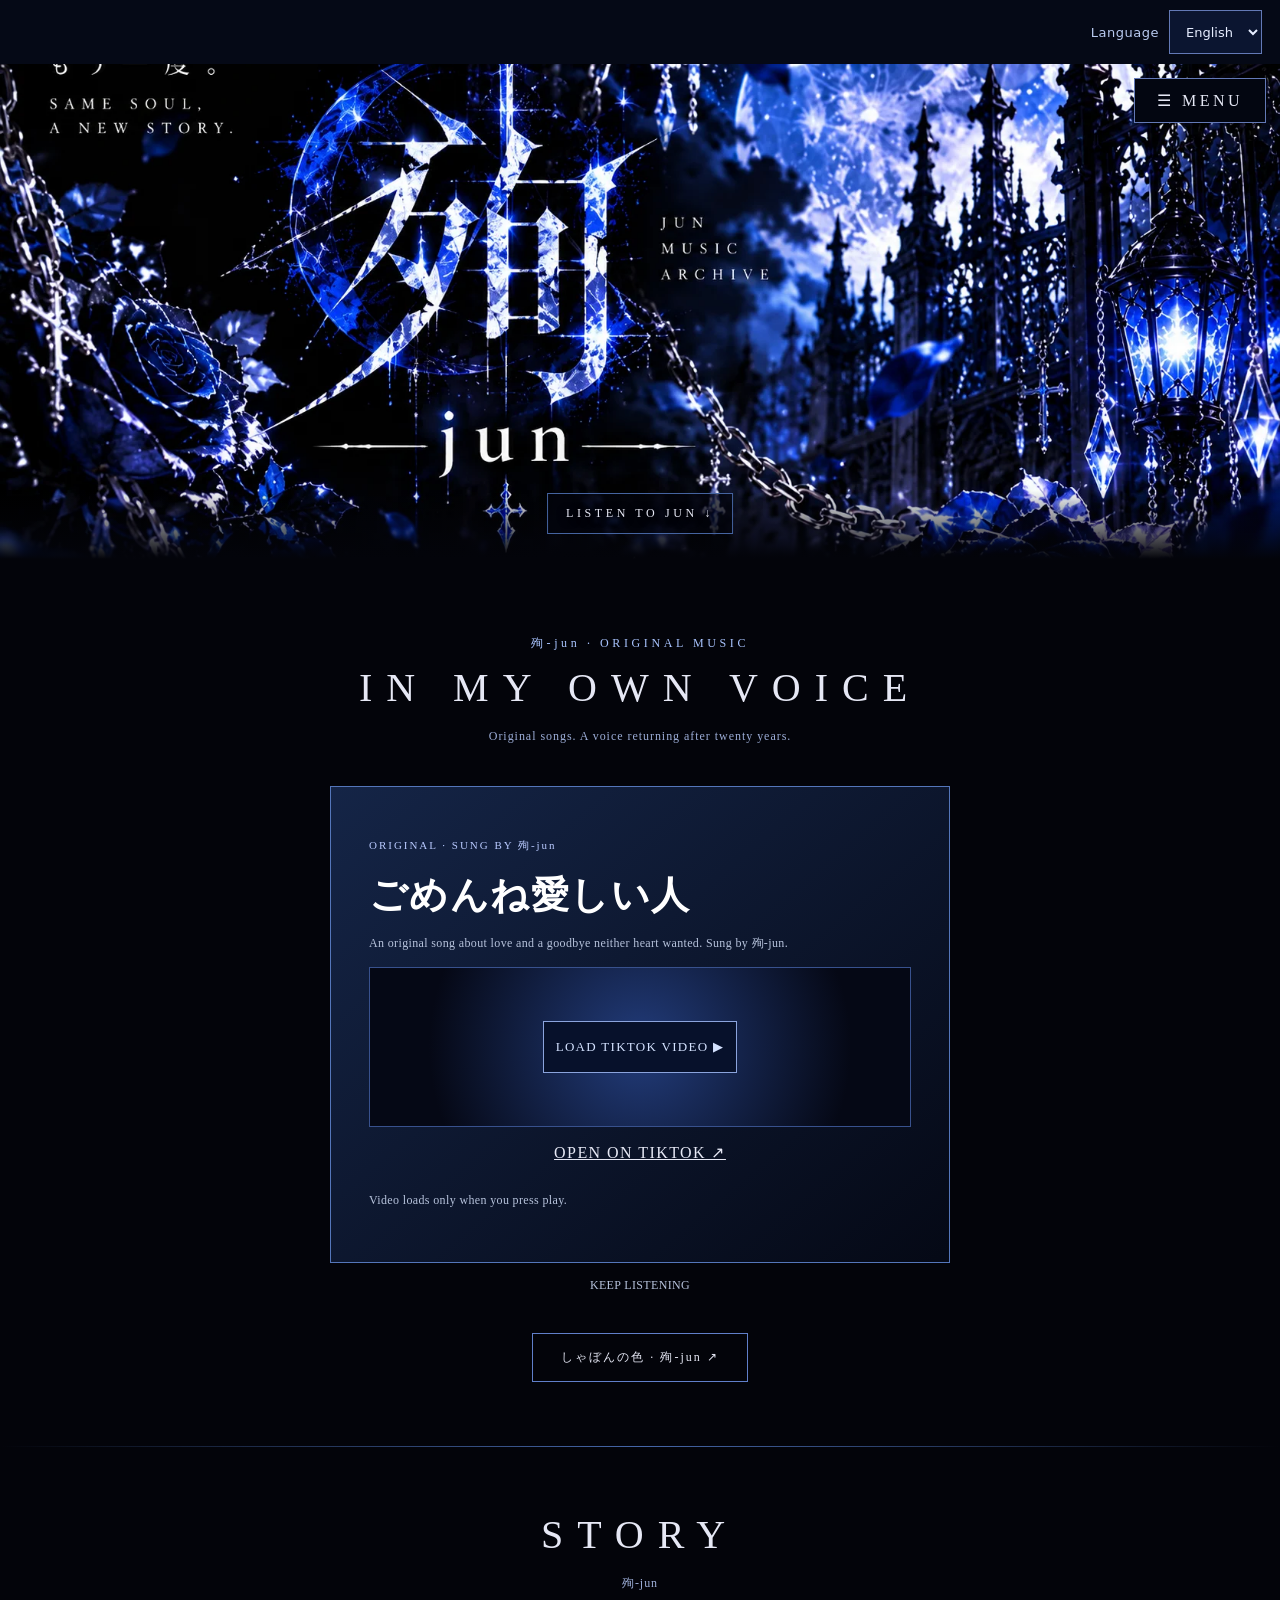
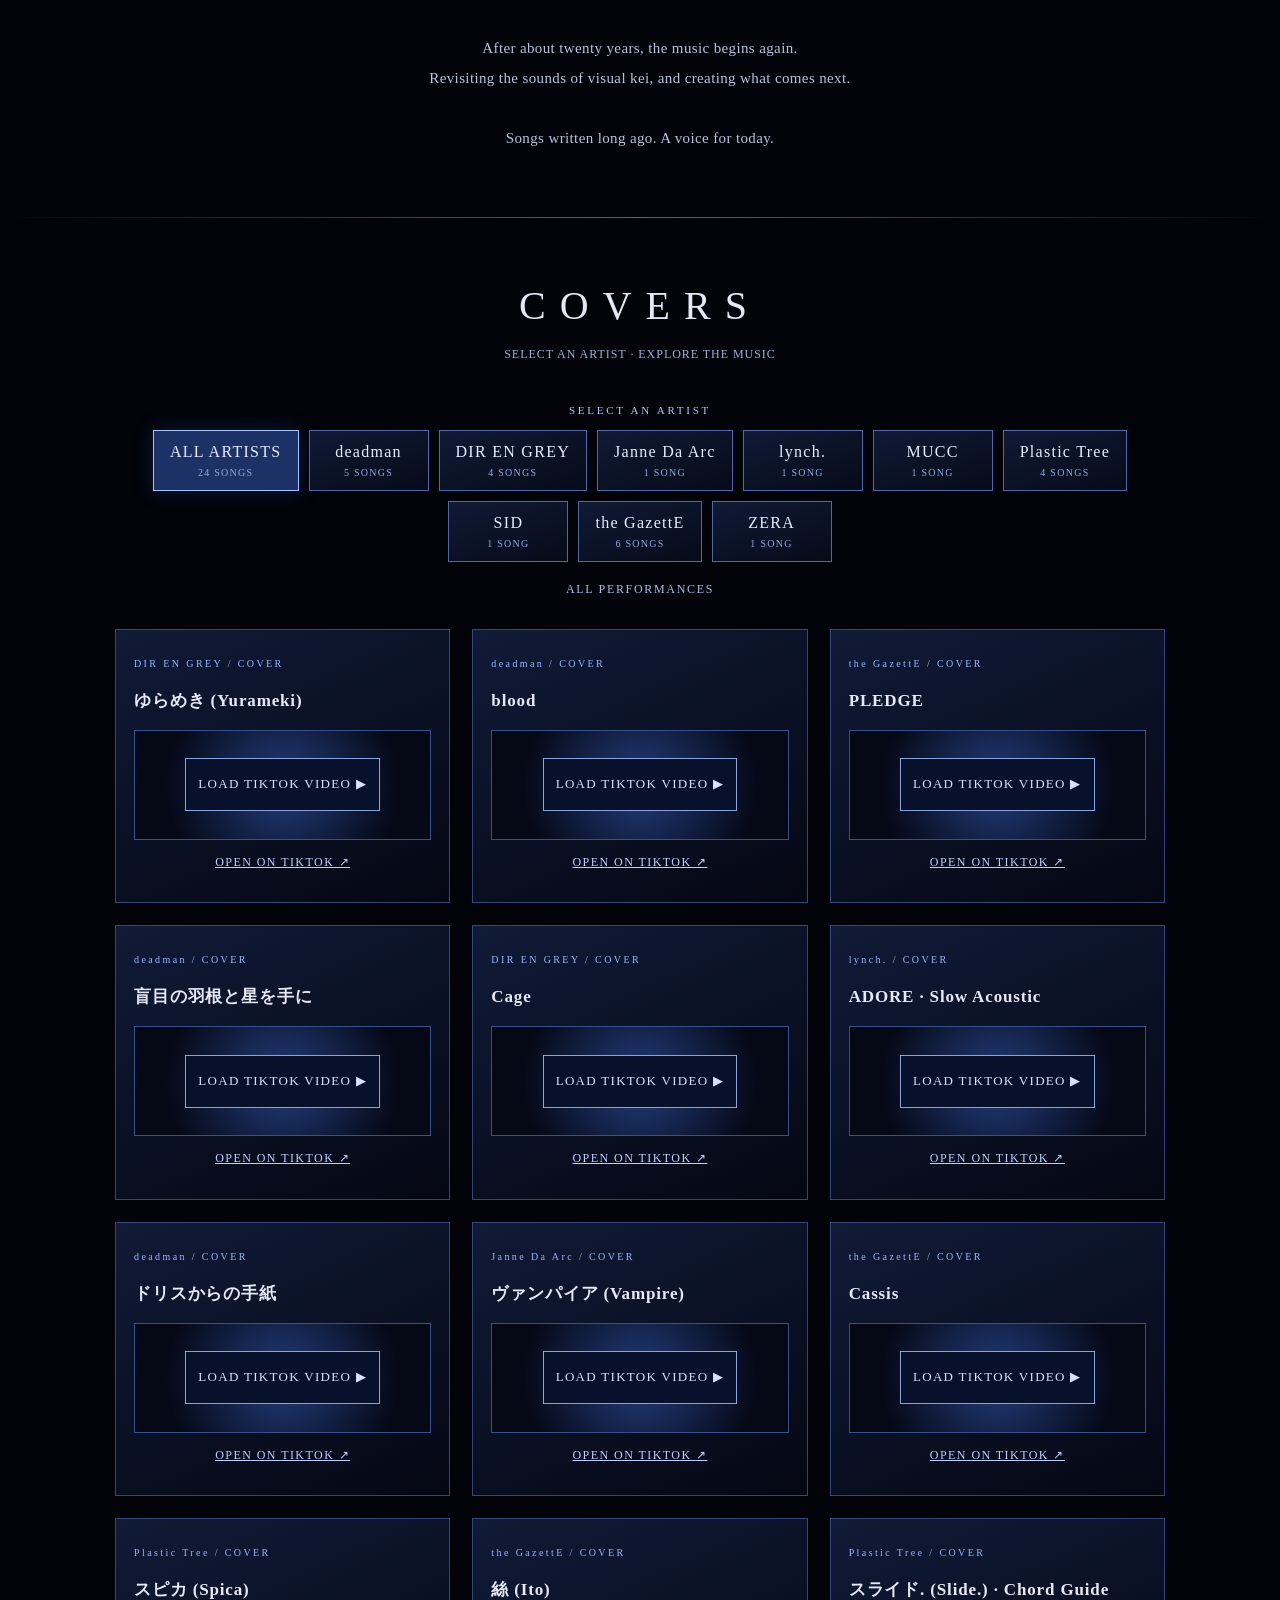
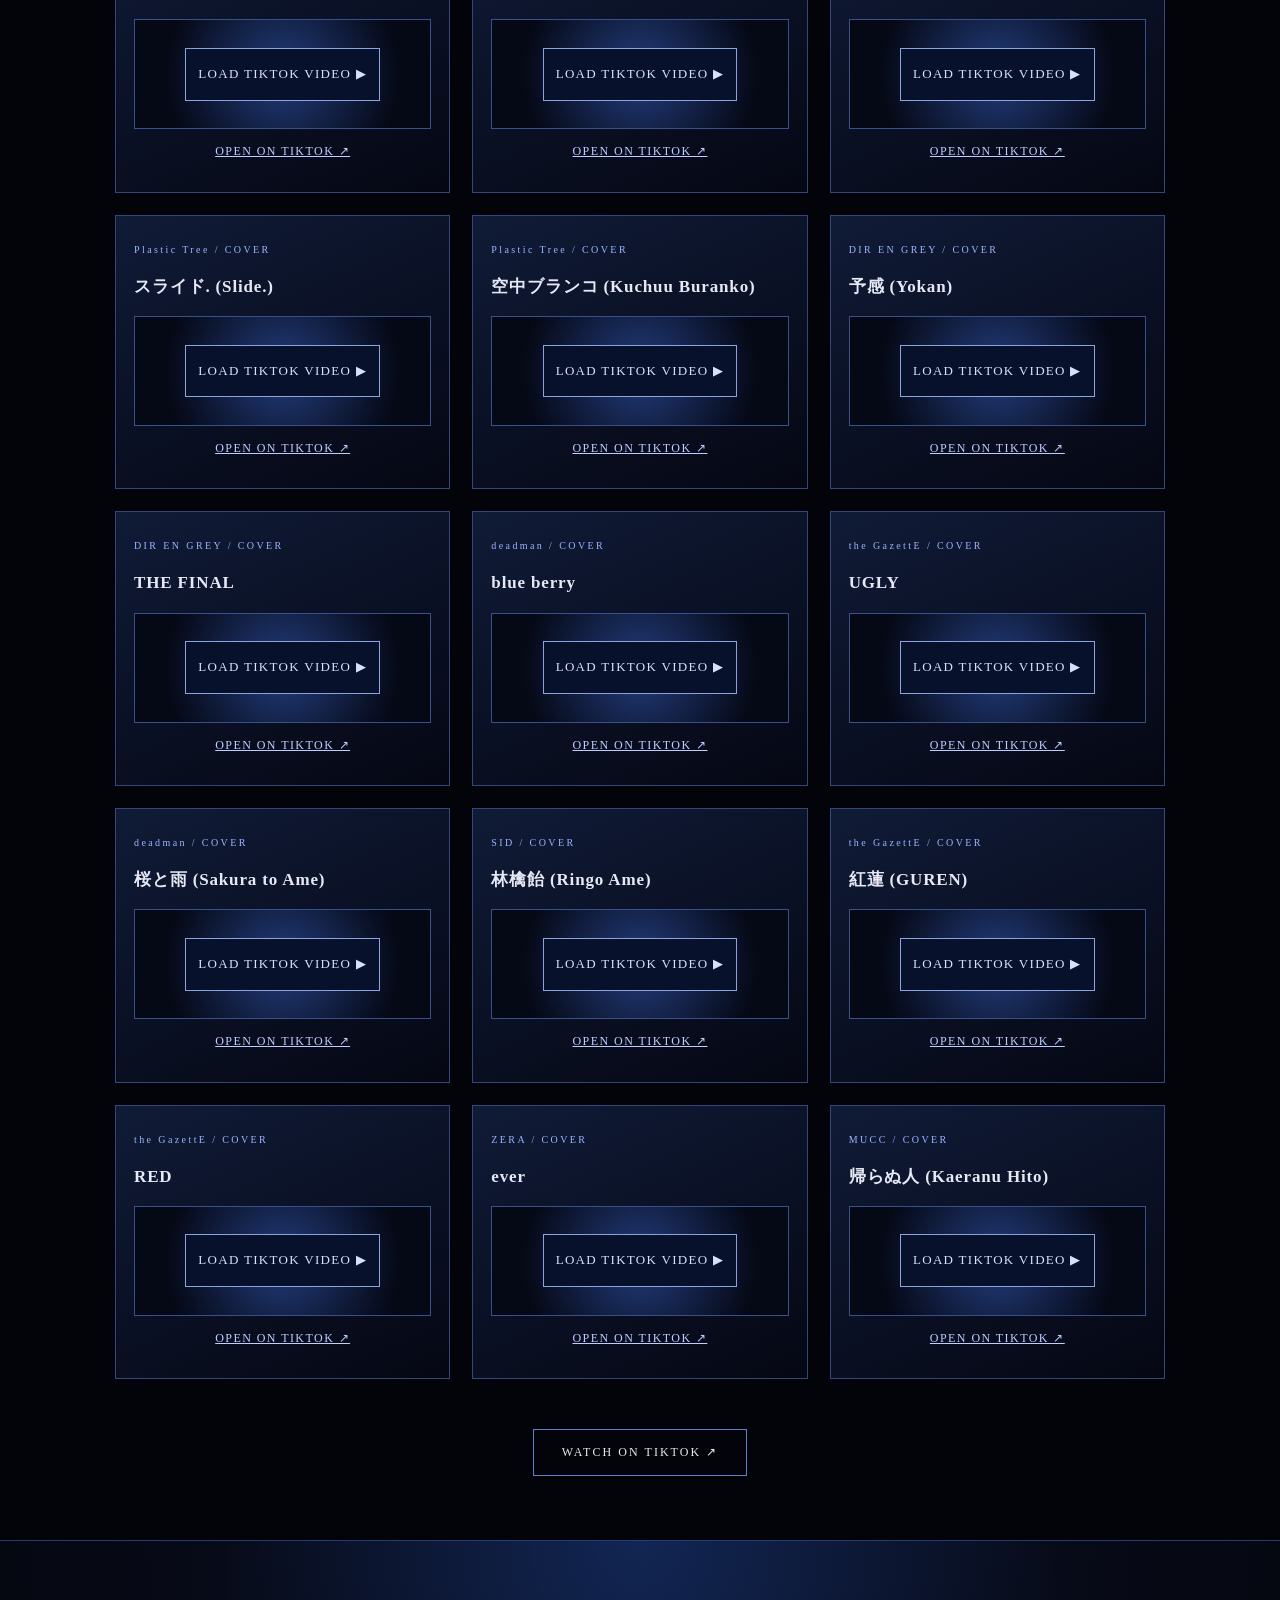
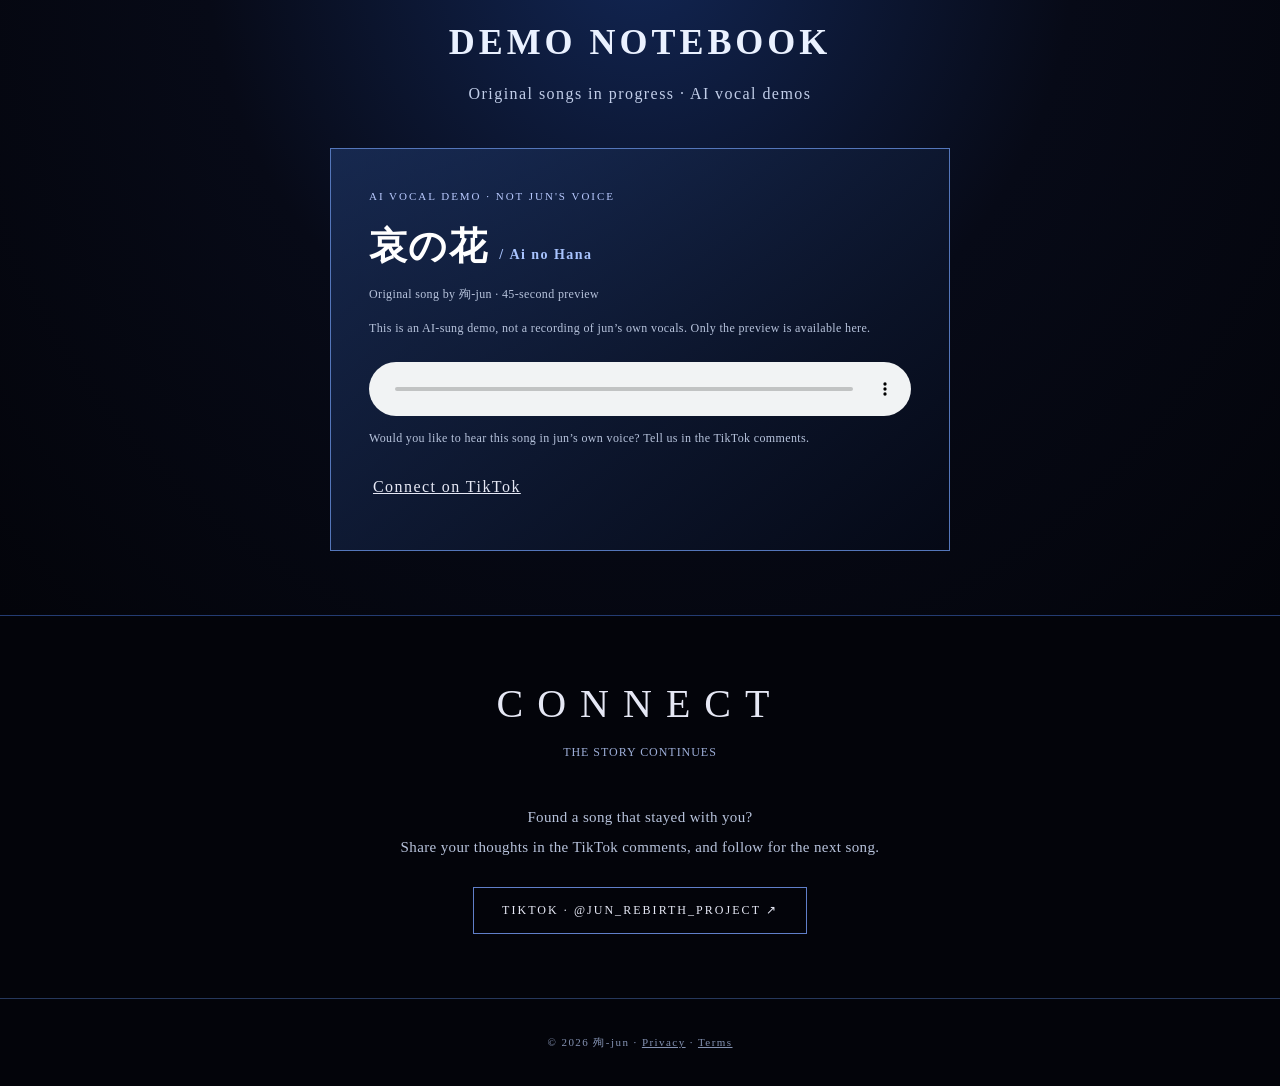
==== commit 1ded45bf: "Refresh launch styles and archive for returning visitors" ====
--- a/index.html
+++ b/index.html
@@ -9,7 +9,7 @@
 .filters{display:flex;gap:10px;justify-content:center;flex-wrap:wrap;margin:24px auto}.filter,.manage-link{background:transparent;border:1px solid #536aab;color:#d9e3ff;padding:10px 16px;letter-spacing:.16em;font-size:12px}.filter.active{background:#1a2b58;border-color:#90aaff}.video-grid{display:grid;grid-template-columns:repeat(auto-fit,minmax(min(100%,270px),1fr));gap:22px;max-width:1050px;margin:25px auto}.video-card{border:1px solid #34477c;background:linear-gradient(155deg,#101b37,#050713);padding:14px;text-align:left;min-width:0}.video-card h3{font-size:17px;letter-spacing:.05em;overflow-wrap:anywhere}.video-card .kind{font-size:10px;color:#9cb5ff;letter-spacing:.24em}.video-card iframe{display:block;width:100%;height:490px;max-height:70vh;border:0;background:#080a14}.video-card .watch{display:block;margin-top:12px;text-align:center;color:#bdceff;text-decoration:underline;font-size:12px}.empty{color:#aeb8d5;line-height:2;margin:40px auto;max-width:500px}.manage-link{padding:4px 8px;cursor:pointer}.footer-sep{opacity:.5}#editor{width:min(92vw,620px);max-height:85vh;overflow:auto;border:1px solid #647dca;background:#070c1d;color:#e6ebff;padding:0;box-shadow:0 0 70px #102c88}#editor::backdrop{background:#000c}.editor-inner{padding:24px}.editor-head{display:flex;justify-content:space-between;align-items:center;gap:12px}.editor-head h2{font-size:20px}.editor-head button{font-size:24px;background:transparent;border:0;color:white}.editor-note{font-size:13px;line-height:1.7;color:#b5c4ed}#video-form{display:grid;gap:14px;margin:25px 0}#video-form label{display:grid;gap:6px;font-size:12px}#video-form input,#video-form select{width:100%;min-width:0;padding:13px;background:#0e1730;border:1px solid #4b609a;color:#fff;font-size:16px}.primary,.editor-actions button,.import-label{border:1px solid #6d8fea;background:#14275a;color:white;padding:13px;cursor:pointer;letter-spacing:.06em}.editor-actions{display:flex;flex-wrap:wrap;gap:10px;margin-top:22px}.manage-row{display:flex;justify-content:space-between;align-items:center;gap:12px;padding:12px 0;border-bottom:1px solid #25385e;font-size:13px;overflow-wrap:anywhere}.manage-row button{background:#351725;border:1px solid #89465e;color:#fff;padding:8px}.import-label{font-size:13px}#editor-status{font-size:12px;color:#b2c7ff}@media(max-width:600px){.video-card iframe{height:470px}.editor-inner{padding:18px}.filters{gap:5px}.filter{padding:9px 11px}}
 .short-preview{height:220px;display:flex;align-items:center;justify-content:center;text-align:center;letter-spacing:.15em;color:#d4e2ff;background:radial-gradient(circle at center,#223c7b,#050815 75%);border:1px solid #38518d;padding:25px;font-size:13px}
 .artist-browser{max-width:1050px;margin:20px auto 32px}.artist-label{color:#b4c8fa;font-size:11px;letter-spacing:.25em;margin-bottom:14px}.artist-options{display:flex;flex-wrap:wrap;justify-content:center;gap:10px}.artist-choice{cursor:pointer;border:1px solid #5068a5;background:linear-gradient(160deg,#101a36,#060b18);color:#e7edff;padding:15px 22px;min-width:145px;font:inherit;letter-spacing:.08em;transition:background .2s,border-color .2s}.artist-choice.active,.artist-choice:focus-visible{background:#1c3266;border-color:#a4c3ff;box-shadow:0 0 20px #234ba54d}.artist-choice small{display:block;color:#91a9e1;font-size:10px;margin-top:6px}.artist-current{color:#a7bce9;font-size:12px;letter-spacing:.14em;margin:20px 0 0}@media(max-width:600px){.artist-options{display:grid;grid-template-columns:1fr 1fr}.artist-choice{min-width:0;padding:14px 8px;font-size:13px}}
-</style><link rel="stylesheet" href="improvements.css"/></head><body><a class="skip-link" href="#music">Skip to music</a>
+</style><link rel="stylesheet" href="improvements.css?v=20261101-launch"/></head><body><a class="skip-link" href="#music">Skip to music</a>
 <header class="hero" id="home"><h1 class="sr-only">殉-jun | Official Music Site</h1><div aria-label="Blue gothic artwork with the kanji 殉" class="hero-image" role="img"></div><nav class="nav"><button aria-expanded="false" class="menu-btn" id="toggle">☰ MENU</button><div class="menu" id="menu"><a href="#music">ORIGINALS</a><a href="#profile">STORY</a><a href="#videos">COVERS</a><a href="#awakening">AI DEMOS</a><a href="#contact">CONNECT</a></div></nav><a class="scroll" href="#music">LISTEN TO JUN ↓</a></header>
 <main><section class="section" id="music"><p class="aw-eyebrow">殉-jun · ORIGINAL MUSIC</p><h2>IN MY OWN VOICE</h2><p class="subtitle">Original songs. A voice returning after twenty years.</p>
 <article class="aw-card featured-original"><p class="aw-tag">ORIGINAL · SUNG BY 殉-jun</p><h3 class="aw-song">ごめんね愛しい人</h3><p class="aw-note">An original song about love and a goodbye neither heart wanted. Sung by 殉-jun.</p><div class="short-preview"><button type="button" class="load-video" id="featured-play">LOAD TIKTOK VIDEO ▶</button></div><a class="watch" href="https://www.tiktok.com/@jun_rebirth_project/video/7699676070848630037" target="_blank" rel="noopener noreferrer">OPEN ON TIKTOK ↗</a><p class="aw-note">Video loads only when you press play.</p></article>
@@ -18,4 +18,4 @@
 <div class="divider"></div><section class="section" id="videos"><h2>COVERS</h2><p class="subtitle">SELECT AN ARTIST · EXPLORE THE MUSIC</p><div class="artist-browser" id="artist-browser"><p class="artist-label">SELECT AN ARTIST</p><div class="artist-options" id="artist-options"></div><p aria-live="polite" class="artist-current" id="artist-current"></p></div><div class="video-grid" id="video-grid"></div><div class="empty" id="empty">Loading music… / 読み込み中…</div><a class="link" href="https://www.tiktok.com/@jun_rebirth_project" rel="noopener noreferrer" target="_blank">WATCH ON TIKTOK ↗</a></section>
 <section id="awakening"><div class="aw-inner"><h2 class="aw-title">DEMO NOTEBOOK</h2><p class="aw-sub">Original songs in progress · AI vocal demos</p><article class="aw-card"><div class="aw-tag">AI VOCAL DEMO · NOT JUN'S VOICE</div><h3 class="aw-song">哀の花 <span style="font-size:14px;color:#a9c4ff">/ Ai no Hana</span></h3><p class="aw-note">Original song by 殉-jun · 45-second preview</p><p class="aw-note">This is an AI-sung demo, not a recording of jun’s own vocals. Only the preview is available here.</p><audio aria-label="哀の花 AI vocal demo preview" controls preload="none"><source src="ai-no-hana-preview.mp3" type="audio/mpeg"/>Your browser does not support audio playback.</audio><p class="aw-note">Would you like to hear this song in jun’s own voice? Tell us in the TikTok comments.</p><a class="watch" href="https://www.tiktok.com/@jun_rebirth_project" rel="noopener noreferrer" target="_blank">Connect on TikTok</a></article></div></section>
 <section class="section" id="contact"><h2>CONNECT</h2><p class="subtitle">THE STORY CONTINUES</p><p class="profile">Found a song that stayed with you?<br/>Share your thoughts in the TikTok comments, and follow for the next song.</p><a class="link" href="https://www.tiktok.com/@jun_rebirth_project" rel="noopener noreferrer" target="_blank">TIKTOK · @JUN_REBIRTH_PROJECT ↗</a></section></main>
-<footer>© 2026 殉-jun · <a href="privacy.html">Privacy</a> · <a href="terms.html">Terms</a></footer><script src="site.js?v=20261101-launch" defer></script></body></html>+<footer>© 2026 殉-jun · <a href="privacy.html">Privacy</a> · <a href="terms.html">Terms</a></footer><script src="site.js?v=20261101-launch2" defer></script></body></html>
